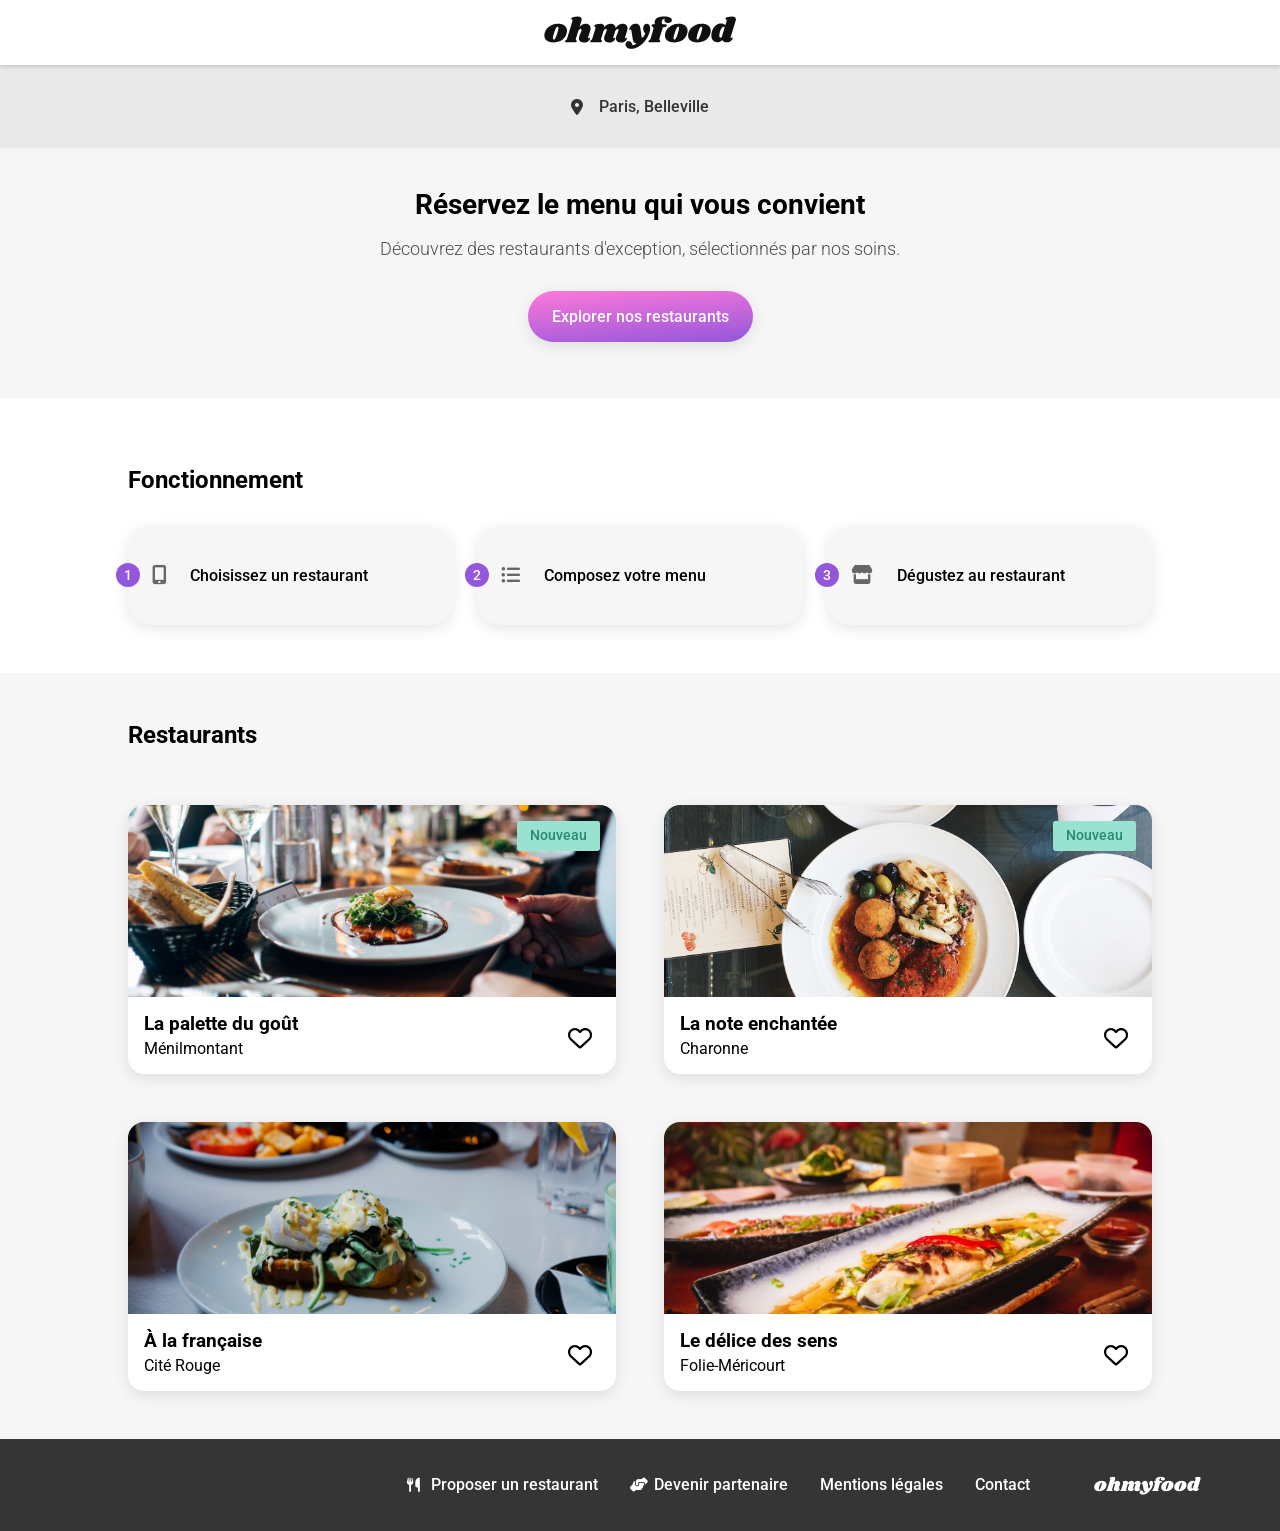
==== index.html @ d15fc70c "Add files via upload" ====
<!doctype html>
<html lang="fr">
  <head>
    <meta charset="UTF-8" />
    <meta name="viewport" content="width=device-width, initial-scale=1.0" />
    <title>Ohmyfood - Réservez le menu qui vous convient</title>

    <link rel="preconnect" href="https://fonts.googleapis.com" />
    <link rel="preconnect" href="https://fonts.gstatic.com" crossorigin />
    <link
      href="https://fonts.googleapis.com/css2?family=Roboto:wght@300;400;500;700&family=Shrikhand&display=swap"
      rel="stylesheet"
    />

    <link
      rel="stylesheet"
      href="https://cdnjs.cloudflare.com/ajax/libs/font-awesome/6.4.0/css/all.min.css"
      integrity="sha512-iecdLmaskl7CVkqkXNQ/ZH/XLlvWZOJyj7Yy7tcenmpD1ypASozpmT/E0iPtmFIB46ZmdtAc9eNBvH0H/ZpiBw=="
      crossorigin="anonymous"
      referrerpolicy="no-referrer"
    />

    <link rel="stylesheet" href="./model/css/import.css" />
  </head>
  <body>
    <!-- Loader -->
    <div class="loader">
      <div class="loader__ring"></div>
      <img
        class="loader__logo"
        src="./model/img/logo/ohmyfood@2x.svg"
        alt="Chargement Ohmyfood"
      />
    </div>

    <header>
      <img src="./model/img/logo/ohmyfood@2x.svg" alt="Logo Ohmyfood" />
    </header>

    <main>
      <section class="location">
        <i class="fa-solid fa-location-dot"></i>
        <p>Paris, Belleville</p>
      </section>

      <section class="hero">
        <h1>Réservez le menu qui vous convient</h1>
        <p>
          Découvrez des restaurants d'exception, sélectionnés par nos soins.
        </p>
        <a href="#restaurants" class="btn">Explorer nos restaurants</a>
      </section>

      <section class="functioning">
        <h2>Fonctionnement</h2>
        <ol>
          <li>
            <i class="fa-solid fa-mobile-screen-button"></i>
            <p>Choisissez un restaurant</p>
          </li>
          <li>
            <i class="fa-solid fa-list-ul"></i>
            <p>Composez votre menu</p>
          </li>
          <li>
            <i class="fa-solid fa-store"></i>
            <p>Dégustez au restaurant</p>
          </li>
        </ol>
      </section>

      <section class="restaurants" id="restaurants">
        <h2>Restaurants</h2>

        <article class="card">
          <a href="./pages/laPaletteDuGout.html">
            <figure>
              <span class="badge-new">Nouveau</span>
              <img
                src="./model/img/restaurants/jay-wennington.jpg"
                alt="Plat du restaurant La palette du goût"
              />
              <figcaption>
                <h3>La palette du goût</h3>
                <p>Ménilmontant</p>
              </figcaption>
            </figure>
          </a>
          <button class="btn-heart" aria-label="Ajouter aux favoris">
            <i class="fa-regular fa-heart heart-empty"></i>
            <i class="fa-solid fa-heart heart-filled"></i>
          </button>
        </article>

        <article class="card">
          <a href="./pages/laNoteEnchantee.html">
            <figure>
              <span class="badge-new">Nouveau</span>
              <img
                src="./model/img/restaurants/stil.jpg"
                alt="Plat du restaurant La note enchantée"
              />
              <figcaption>
                <h3>La note enchantée</h3>
                <p>Charonne</p>
              </figcaption>
            </figure>
          </a>
          <button class="btn-heart" aria-label="Ajouter aux favoris">
            <i class="fa-regular fa-heart heart-empty"></i>
            <i class="fa-solid fa-heart heart-filled"></i>
          </button>
        </article>

        <article class="card">
          <a href="./pages/aLaFrancaise.html">
            <figure>
              <img
                src="./model/img/restaurants/toa-heftiba.jpg"
                alt="Plat du restaurant À la française"
              />
              <figcaption>
                <h3>À la française</h3>
                <p>Cité Rouge</p>
              </figcaption>
            </figure>
          </a>
          <button class="btn-heart" aria-label="Ajouter aux favoris">
            <i class="fa-regular fa-heart heart-empty"></i>
            <i class="fa-solid fa-heart heart-filled"></i>
          </button>
        </article>

        <article class="card">
          <a href="./pages/leDelicesDesSens.html">
            <figure>
              <img
                src="./model/img/restaurants/louis-hansel.jpg"
                alt="Plat du restaurant Le délice des sens"
              />
              <figcaption>
                <h3>Le délice des sens</h3>
                <p>Folie-Méricourt</p>
              </figcaption>
            </figure>
          </a>
          <button class="btn-heart" aria-label="Ajouter aux favoris">
            <i class="fa-regular fa-heart heart-empty"></i>
            <i class="fa-solid fa-heart heart-filled"></i>
          </button>
        </article>
      </section>
    </main>

    <footer>
      <h2>ohmyfood</h2>
      <ul>
        <li>
          <a href="#">
            <i class="fa-solid fa-utensils"></i>
            Proposer un restaurant
          </a>
        </li>
        <li>
          <a href="#">
            <i class="fa-solid fa-handshake-angle"></i>
            Devenir partenaire
          </a>
        </li>
        <li><a href="#">Mentions légales</a></li>
        <li><a href="mailto:contact@ohmyfood.fr">Contact</a></li>
      </ul>
    </footer>
  </body>
</html>
---- model/css/import.css ----
.menu-order, .menu-item__check, .header-menu, .functioning li::before, .location, .step-list li::before, .btn, header {
  display: flex;
  justify-content: center;
  align-items: center;
}

.menu-item, .card, .functioning li, .step-list li, .btn {
  box-shadow: 0px 4px 15px rgba(0, 0, 0, 0.1);
  transition: box-shadow 0.3s ease-in-out;
}
.menu-item:hover, .card:hover, .functioning li:hover, .step-list li:hover, .btn:hover {
  box-shadow: 0px 4px 15px rgba(0, 0, 0, 0.2);
}

.btn {
  background: linear-gradient(175deg, #FF79DA 0%, #9356DC 100%);
}

*, *::before, *::after {
  box-sizing: border-box;
}

body {
  margin: 0;
  padding: 0;
  font-family: "Roboto", sans-serif;
  background-color: #ffffff;
  color: #000000;
}

a {
  text-decoration: none;
  color: inherit;
}

ul, ol {
  list-style-type: none;
  padding: 0;
  margin: 0;
}

img {
  max-width: 100%;
  height: auto;
}

header {
  padding: 1rem 0;
  background-color: #ffffff;
  position: relative;
  box-shadow: 0 2px 4px rgba(0, 0, 0, 0.15);
  z-index: 10;
}
header img {
  width: 12rem;
  height: auto;
}

footer {
  background-color: #353535;
  color: #ffffff;
  padding: 1.5rem 1.5rem 2rem 1.5rem;
}
footer h2 {
  font-family: "Shrikhand", serif;
  font-size: 1.2rem;
  font-weight: 400;
  margin: 0 0 1rem 0;
}
footer ul {
  display: flex;
  flex-direction: column;
  gap: 0.5rem;
}
@media (min-width: 1024px) {
  footer ul {
    flex-direction: row;
    justify-content: flex-end;
    align-items: center;
    gap: 2rem;
  }
}
footer li a {
  display: flex;
  align-items: center;
  gap: 0.5rem;
  font-weight: 500;
  transition: color 0.3s ease;
}
footer li a:hover {
  color: #99E2D0;
}
footer li a i {
  width: 1rem;
  font-size: 0.9rem;
}
@media (min-width: 1024px) {
  footer {
    display: flex;
    flex-direction: row-reverse;
    align-items: center;
    padding: 2rem 5rem;
    gap: 4rem;
  }
  footer h2 {
    margin: 0;
  }
}

.btn {
  display: inline-block;
  color: #ffffff;
  border-radius: 2rem;
  padding: 1rem 1.5rem;
  font-weight: 500;
  border: none;
  cursor: pointer;
  transition: all 0.3s ease-in-out;
  opacity: 1;
}
.btn:hover {
  opacity: 0.85;
  box-shadow: 0px 6px 20px rgba(0, 0, 0, 0.3);
}

.btn-heart {
  background: transparent;
  border: none;
  font-size: 1.5rem;
  cursor: pointer;
  position: relative;
  padding: 0;
  display: flex;
  align-items: center;
  justify-content: center;
}
.btn-heart .heart-empty {
  color: #000000;
  transition: opacity 0.3s ease-in-out;
  opacity: 1;
}
.btn-heart .heart-filled {
  position: absolute;
  color: #9356DC;
  transition: transform 0.3s ease-in-out, opacity 0.3s ease-in-out;
  transform: scale(0);
  opacity: 0;
}
.btn-heart:hover .heart-empty {
  opacity: 0;
}
.btn-heart:hover .heart-filled {
  transform: scale(1);
  opacity: 1;
}

.step-list {
  display: flex;
  flex-direction: column;
  gap: 1.5rem;
  counter-reset: steps;
}
@media (min-width: 1024px) {
  .step-list {
    flex-direction: row;
  }
}
.step-list li {
  background-color: #f6f6f6;
  padding: 1.5rem;
  border-radius: 1.5rem;
  display: flex;
  align-items: center;
  position: relative;
  gap: 1.5rem;
  font-weight: 500;
}
@media (min-width: 1024px) {
  .step-list li {
    flex: 1;
  }
}
.step-list li::before {
  counter-increment: steps;
  content: counter(steps);
  width: 1.5rem;
  height: 1.5rem;
  background-color: #9356DC;
  color: #ffffff;
  border-radius: 50%;
  position: absolute;
  left: -0.75rem;
  font-size: 0.9rem;
}
.step-list li i {
  color: #666666;
  font-size: 1.2rem;
}
.step-list li:hover i {
  color: #9356DC;
}

.loader {
  position: fixed;
  inset: 0;
  background-color: #ffffff;
  z-index: 9999;
  display: flex;
  justify-content: center;
  align-items: center;
  animation: loaderFade 3s forwards;
}
.loader__ring {
  position: absolute;
  width: 10rem;
  height: 10rem;
  border: 0.5rem solid transparent;
  border-top-color: #9356DC;
  border-right-color: #FF79DA;
  border-bottom-color: #99E2D0;
  border-radius: 50%;
  animation: ringSpin 3s forwards;
}
.loader__logo {
  width: 7rem;
  animation: logoSpin 3s forwards;
}

@keyframes loaderFade {
  0%, 80% {
    opacity: 1;
    visibility: visible;
  }
  100% {
    opacity: 0;
    visibility: hidden;
    pointer-events: none;
  }
}
@keyframes ringSpin {
  0% {
    transform: rotate(0deg) scale(1);
    opacity: 1;
  }
  80% {
    transform: rotate(720deg) scale(1);
    opacity: 1;
  }
  100% {
    transform: rotate(720deg) scale(4);
    opacity: 0;
    visibility: hidden;
  }
}
@keyframes logoSpin {
  0% {
    transform: rotate(0deg) scale(1);
    opacity: 1;
  }
  80% {
    transform: rotate(360deg) scale(1);
    opacity: 1;
  }
  100% {
    transform: rotate(360deg) scale(4);
    opacity: 0;
    visibility: hidden;
  }
}
.location {
  background-color: rgb(233.25, 233.25, 233.25);
  padding: 1rem;
  gap: 1rem;
  font-weight: 500;
  color: #333333;
}

.hero {
  background-color: #f6f6f6;
  text-align: center;
  padding: 2.5rem 1.5rem 3.5rem 1.5rem;
  position: relative;
}
.hero h1 {
  font-size: 1.75rem;
  font-weight: 700;
  margin-top: 0;
  margin-bottom: 1rem;
}
.hero p {
  font-size: 1.1rem;
  font-weight: 300;
  margin-bottom: 2rem;
  color: rgb(76.5, 76.5, 76.5);
}

.functioning {
  padding: 3rem 1.5rem;
}
@media (min-width: 1024px) {
  .functioning {
    padding: 3rem 10%;
  }
}
.functioning h2 {
  margin-bottom: 2rem;
}
.functioning ol {
  display: flex;
  flex-direction: column;
  gap: 1.5rem;
  counter-reset: steps;
}
@media (min-width: 1024px) {
  .functioning ol {
    flex-direction: row;
  }
}
.functioning li {
  background-color: #f6f6f6;
  padding: 1.5rem;
  border-radius: 1.5rem;
  display: flex;
  align-items: center;
  position: relative;
  gap: 1.5rem;
  font-weight: 500;
}
@media (min-width: 1024px) {
  .functioning li {
    flex: 1;
  }
}
.functioning li::before {
  counter-increment: steps;
  content: counter(steps);
  width: 1.5rem;
  height: 1.5rem;
  background-color: #9356DC;
  color: #ffffff;
  border-radius: 50%;
  position: absolute;
  left: -0.75rem;
  font-size: 0.9rem;
}
.functioning li i {
  color: #666666;
  font-size: 1.2rem;
}
.functioning li:hover i {
  color: #9356DC;
}

.restaurants {
  background-color: #f6f6f6;
  padding: 3rem 1.5rem;
  display: grid;
  grid-template-columns: 1fr;
  gap: 1.5rem;
}
@media (min-width: 1024px) {
  .restaurants {
    padding: 3rem 10%;
    grid-template-columns: repeat(2, 1fr);
    -moz-column-gap: 3rem;
         column-gap: 3rem;
    row-gap: 3rem;
  }
}
.restaurants h2 {
  grid-column: 1/-1;
  margin-top: 0;
  margin-bottom: 0.5rem;
}

.card {
  background-color: #ffffff;
  border-radius: 1rem;
  position: relative;
}
.card a {
  display: block;
  width: 100%;
  height: 100%;
}
.card figure {
  margin: 0;
  display: flex;
  flex-direction: column;
}
.card img {
  width: 100%;
  height: 12rem;
  -o-object-fit: cover;
     object-fit: cover;
  border-radius: 1rem 1rem 0 0;
}
.card figcaption {
  padding: 1rem;
  position: relative;
}
.card h3 {
  margin: 0 0 0.25rem 0;
}
.card p {
  margin: 0;
}
.card .badge-new {
  position: absolute;
  top: 1rem;
  right: 1rem;
  background-color: #99E2D0;
  color: rgb(38.7404580153, 136.2595419847, 112.213740458);
  padding: 0.4rem 0.8rem;
  border-radius: 0.15rem;
  font-weight: 500;
  font-size: 0.9rem;
  z-index: 2;
}
.card .btn-heart {
  position: absolute;
  bottom: 1.5rem;
  right: 1.5rem;
}

.header-menu {
  position: relative;
}
.header-menu__back {
  position: absolute;
  left: 1.5rem;
  font-size: 1.2rem;
  color: #000000;
}
.header-menu__back:hover {
  color: #9356DC;
}

.hero-img {
  width: 100%;
  height: 17rem;
  -o-object-fit: cover;
     object-fit: cover;
}

.menu-wrapper {
  background-color: #f6f6f6;
  border-radius: 2.5rem 2.5rem 0 0;
  margin-top: -3.5rem;
  position: relative;
  padding: 2rem 1rem 5rem 1rem;
}
@media (min-width: 1024px) {
  .menu-wrapper {
    margin-left: 15%;
    margin-right: 15%;
    padding: 3rem 5rem 5rem 5rem;
  }
}

.menu-header {
  display: flex;
  justify-content: center;
  align-items: center;
  gap: 1.5rem;
  margin-bottom: 2rem;
}
.menu-header h1 {
  font-family: "Shrikhand", serif;
  font-size: 1.8rem;
  margin: 0;
}
.menu-header .btn-heart {
  position: static;
  font-size: 1.5rem;
}

.menu-category {
  margin-bottom: 2.5rem;
}
.menu-category h2 {
  font-weight: 300;
  font-size: 1rem;
  text-transform: uppercase;
  margin-bottom: 0.25rem;
}
.menu-category__line {
  width: 2.5rem;
  height: 0.2rem;
  background-color: #99E2D0;
  border: none;
  margin: 0 0 1rem 0;
}

.menu-item {
  background-color: #ffffff;
  border-radius: 1rem;
  display: flex;
  overflow: hidden;
  margin-bottom: 1rem;
  cursor: pointer;
  animation: slideUpFade 0.6s ease-out both;
}
.menu-item__text {
  padding: 1rem;
  flex: 1;
  overflow: hidden;
  display: flex;
  flex-direction: column;
  justify-content: center;
  align-items: flex-start;
  text-align: left;
}
.menu-item__text h3, .menu-item__text p {
  margin: 0;
  width: 100%;
  white-space: nowrap;
  overflow: hidden;
  text-overflow: ellipsis;
}
.menu-item__text h3 {
  font-size: 1.1rem;
  margin-bottom: 0.3rem;
}
.menu-item__text p {
  font-size: 0.9rem;
  font-weight: 300;
}
.menu-item__price {
  font-weight: 700;
  display: flex;
  align-items: flex-end;
  padding: 1rem;
  border: none;
}
.menu-item__check {
  background-color: #99E2D0;
  color: white;
  width: 4rem;
  font-size: 1.5rem;
  margin-right: -4rem;
  transition: margin-right 0.4s ease-in-out;
}
.menu-item__check i {
  transition: transform 0.4s ease-in-out;
}
.menu-item:hover .menu-item__check {
  margin-right: 0;
}
.menu-item:hover .menu-item__check i {
  transform: rotate(360deg);
}

.menu-order {
  margin-top: 3rem;
}
.menu-order .btn {
  padding: 1rem 3.5rem;
  font-size: 1rem;
}

@keyframes slideUpFade {
  0% {
    opacity: 0;
    transform: translateY(20px);
  }
  100% {
    opacity: 1;
    transform: translateY(0);
  }
}
section.menu-category:nth-of-type(2) .menu-item:nth-of-type(1) {
  animation-delay: 0.1s;
}
section.menu-category:nth-of-type(2) .menu-item:nth-of-type(2) {
  animation-delay: 0.2s;
}
section.menu-category:nth-of-type(2) .menu-item:nth-of-type(3) {
  animation-delay: 0.3s;
}
section.menu-category:nth-of-type(2) .menu-item:nth-of-type(4) {
  animation-delay: 0.4s;
}
section.menu-category:nth-of-type(2) .menu-item:nth-of-type(5) {
  animation-delay: 0.5s;
}

section.menu-category:nth-of-type(3) .menu-item:nth-of-type(1) {
  animation-delay: 0.5s;
}
section.menu-category:nth-of-type(3) .menu-item:nth-of-type(2) {
  animation-delay: 0.6s;
}
section.menu-category:nth-of-type(3) .menu-item:nth-of-type(3) {
  animation-delay: 0.7s;
}
section.menu-category:nth-of-type(3) .menu-item:nth-of-type(4) {
  animation-delay: 0.8s;
}
section.menu-category:nth-of-type(3) .menu-item:nth-of-type(5) {
  animation-delay: 0.9s;
}

section.menu-category:nth-of-type(4) .menu-item:nth-of-type(1) {
  animation-delay: 0.9s;
}
section.menu-category:nth-of-type(4) .menu-item:nth-of-type(2) {
  animation-delay: 1s;
}
section.menu-category:nth-of-type(4) .menu-item:nth-of-type(3) {
  animation-delay: 1.1s;
}
section.menu-category:nth-of-type(4) .menu-item:nth-of-type(4) {
  animation-delay: 1.2s;
}
section.menu-category:nth-of-type(4) .menu-item:nth-of-type(5) {
  animation-delay: 1.3s;
}/*# sourceMappingURL=import.css.map */
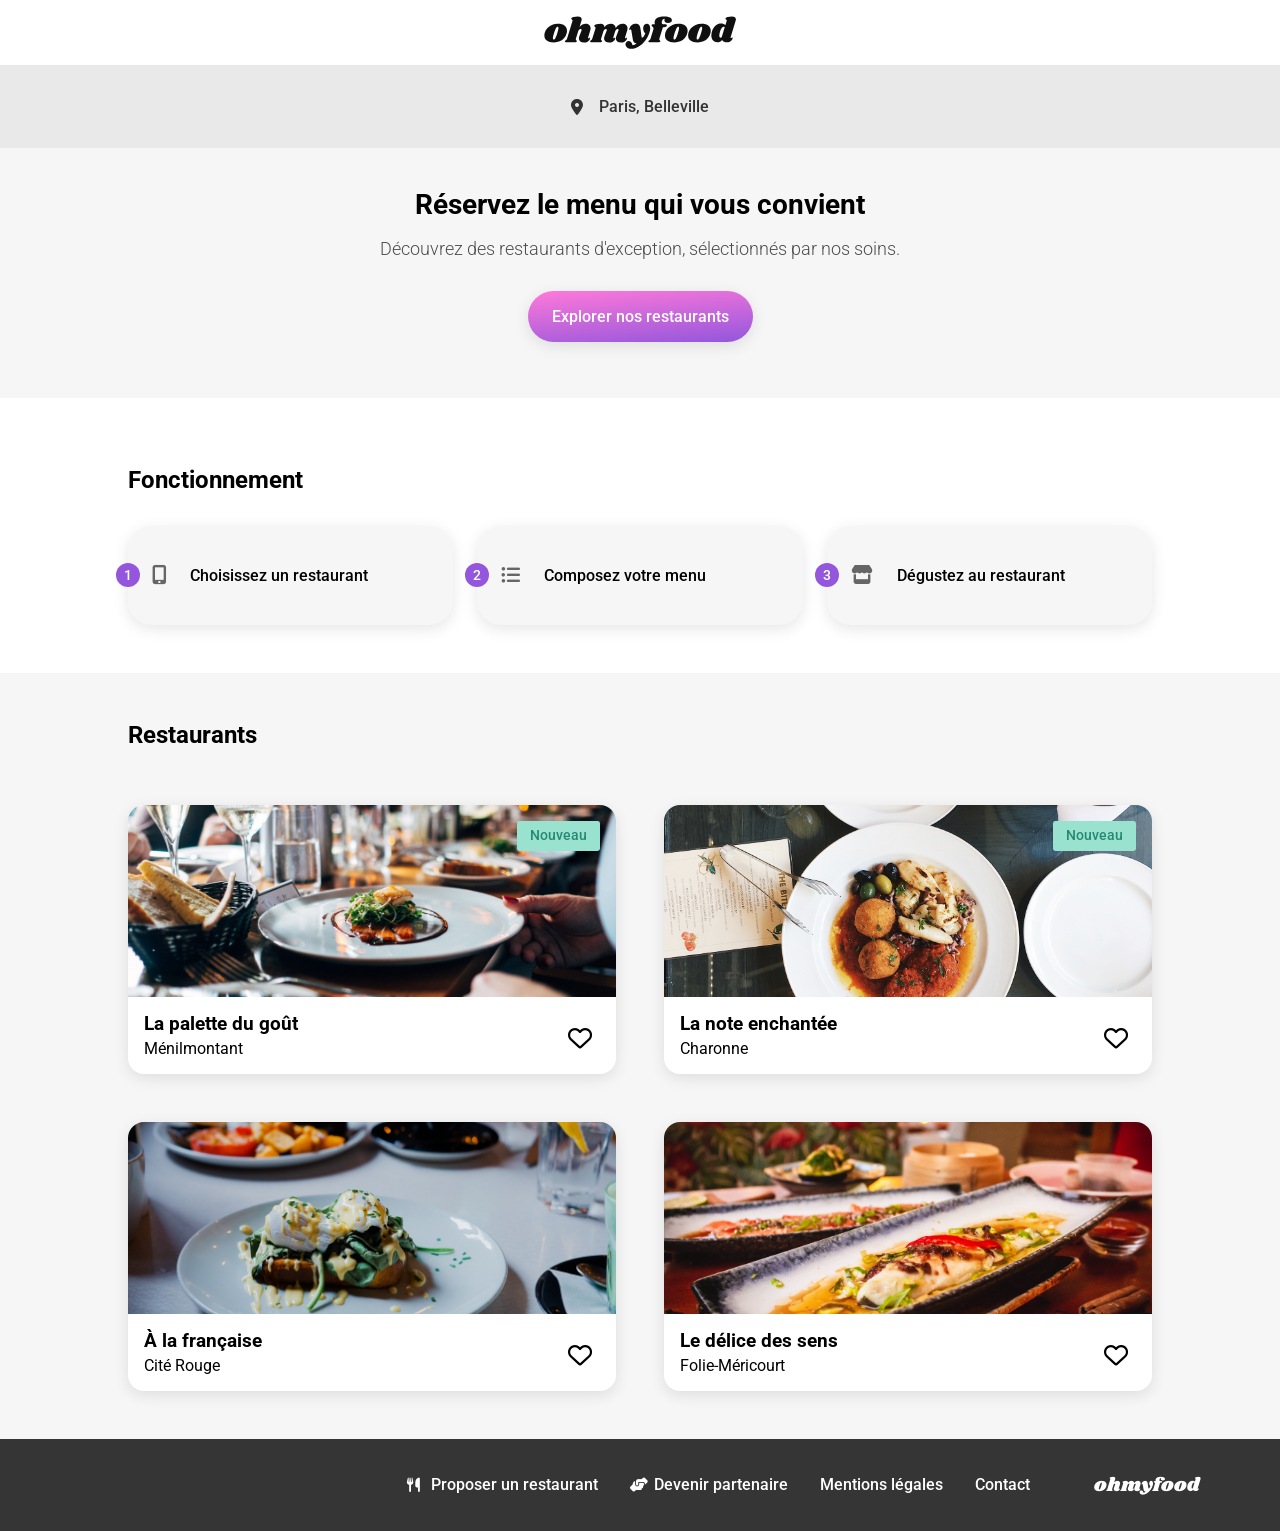
==== commit 6b2ee32d: "Mon premier envoi depuis Git Bash" ====
--- a/index.html
+++ b/index.html
@@ -1,175 +1,166 @@
-<!doctype html>
-<html lang="fr">
-  <head>
-    <meta charset="UTF-8" />
-    <meta name="viewport" content="width=device-width, initial-scale=1.0" />
-    <title>Ohmyfood - Réservez le menu qui vous convient</title>
-
-    <link rel="preconnect" href="https://fonts.googleapis.com" />
-    <link rel="preconnect" href="https://fonts.gstatic.com" crossorigin />
-    <link
-      href="https://fonts.googleapis.com/css2?family=Roboto:wght@300;400;500;700&family=Shrikhand&display=swap"
-      rel="stylesheet"
-    />
-
-    <link
-      rel="stylesheet"
-      href="https://cdnjs.cloudflare.com/ajax/libs/font-awesome/6.4.0/css/all.min.css"
-      integrity="sha512-iecdLmaskl7CVkqkXNQ/ZH/XLlvWZOJyj7Yy7tcenmpD1ypASozpmT/E0iPtmFIB46ZmdtAc9eNBvH0H/ZpiBw=="
-      crossorigin="anonymous"
-      referrerpolicy="no-referrer"
-    />
-
-    <link rel="stylesheet" href="./model/css/import.css" />
-  </head>
-  <body>
-    <!-- Loader -->
-    <div class="loader">
-      <div class="loader__ring"></div>
-      <img
-        class="loader__logo"
-        src="./model/img/logo/ohmyfood@2x.svg"
-        alt="Chargement Ohmyfood"
-      />
-    </div>
-
-    <header>
-      <img src="./model/img/logo/ohmyfood@2x.svg" alt="Logo Ohmyfood" />
-    </header>
-
-    <main>
-      <section class="location">
-        <i class="fa-solid fa-location-dot"></i>
-        <p>Paris, Belleville</p>
-      </section>
-
-      <section class="hero">
-        <h1>Réservez le menu qui vous convient</h1>
-        <p>
-          Découvrez des restaurants d'exception, sélectionnés par nos soins.
-        </p>
-        <a href="#restaurants" class="btn">Explorer nos restaurants</a>
-      </section>
-
-      <section class="functioning">
-        <h2>Fonctionnement</h2>
-        <ol>
-          <li>
-            <i class="fa-solid fa-mobile-screen-button"></i>
-            <p>Choisissez un restaurant</p>
-          </li>
-          <li>
-            <i class="fa-solid fa-list-ul"></i>
-            <p>Composez votre menu</p>
-          </li>
-          <li>
-            <i class="fa-solid fa-store"></i>
-            <p>Dégustez au restaurant</p>
-          </li>
-        </ol>
-      </section>
-
-      <section class="restaurants" id="restaurants">
-        <h2>Restaurants</h2>
-
-        <article class="card">
-          <a href="./pages/laPaletteDuGout.html">
-            <figure>
-              <span class="badge-new">Nouveau</span>
-              <img
-                src="./model/img/restaurants/jay-wennington.jpg"
-                alt="Plat du restaurant La palette du goût"
-              />
-              <figcaption>
-                <h3>La palette du goût</h3>
-                <p>Ménilmontant</p>
-              </figcaption>
-            </figure>
-          </a>
-          <button class="btn-heart" aria-label="Ajouter aux favoris">
-            <i class="fa-regular fa-heart heart-empty"></i>
-            <i class="fa-solid fa-heart heart-filled"></i>
-          </button>
-        </article>
-
-        <article class="card">
-          <a href="./pages/laNoteEnchantee.html">
-            <figure>
-              <span class="badge-new">Nouveau</span>
-              <img
-                src="./model/img/restaurants/stil.jpg"
-                alt="Plat du restaurant La note enchantée"
-              />
-              <figcaption>
-                <h3>La note enchantée</h3>
-                <p>Charonne</p>
-              </figcaption>
-            </figure>
-          </a>
-          <button class="btn-heart" aria-label="Ajouter aux favoris">
-            <i class="fa-regular fa-heart heart-empty"></i>
-            <i class="fa-solid fa-heart heart-filled"></i>
-          </button>
-        </article>
-
-        <article class="card">
-          <a href="./pages/aLaFrancaise.html">
-            <figure>
-              <img
-                src="./model/img/restaurants/toa-heftiba.jpg"
-                alt="Plat du restaurant À la française"
-              />
-              <figcaption>
-                <h3>À la française</h3>
-                <p>Cité Rouge</p>
-              </figcaption>
-            </figure>
-          </a>
-          <button class="btn-heart" aria-label="Ajouter aux favoris">
-            <i class="fa-regular fa-heart heart-empty"></i>
-            <i class="fa-solid fa-heart heart-filled"></i>
-          </button>
-        </article>
-
-        <article class="card">
-          <a href="./pages/leDelicesDesSens.html">
-            <figure>
-              <img
-                src="./model/img/restaurants/louis-hansel.jpg"
-                alt="Plat du restaurant Le délice des sens"
-              />
-              <figcaption>
-                <h3>Le délice des sens</h3>
-                <p>Folie-Méricourt</p>
-              </figcaption>
-            </figure>
-          </a>
-          <button class="btn-heart" aria-label="Ajouter aux favoris">
-            <i class="fa-regular fa-heart heart-empty"></i>
-            <i class="fa-solid fa-heart heart-filled"></i>
-          </button>
-        </article>
-      </section>
-    </main>
-
-    <footer>
-      <h2>ohmyfood</h2>
-      <ul>
-        <li>
-          <a href="#">
-            <i class="fa-solid fa-utensils"></i>
-            Proposer un restaurant
-          </a>
-        </li>
-        <li>
-          <a href="#">
-            <i class="fa-solid fa-handshake-angle"></i>
-            Devenir partenaire
-          </a>
-        </li>
-        <li><a href="#">Mentions légales</a></li>
-        <li><a href="mailto:contact@ohmyfood.fr">Contact</a></li>
-      </ul>
-    </footer>
-  </body>
-</html>
+<!doctype html>
+<html lang="fr">
+  <head>
+    <meta charset="UTF-8" />
+    <meta name="viewport" content="width=device-width, initial-scale=1.0" />
+    <title>Ohmyfood - Réservez le menu qui vous convient</title>
+
+    <link rel="preconnect" href="https://fonts.googleapis.com" />
+    <link rel="preconnect" href="https://fonts.gstatic.com" crossorigin />
+    <link
+      href="https://fonts.googleapis.com/css2?family=Roboto:wght@300;400;500;700&family=Shrikhand&display=swap"
+      rel="stylesheet"
+    />
+
+    <link
+      rel="stylesheet"
+      href="https://cdnjs.cloudflare.com/ajax/libs/font-awesome/6.4.0/css/all.min.css"
+      integrity="sha512-iecdLmaskl7CVkqkXNQ/ZH/XLlvWZOJyj7Yy7tcenmpD1ypASozpmT/E0iPtmFIB46ZmdtAc9eNBvH0H/ZpiBw=="
+      crossorigin="anonymous"
+      referrerpolicy="no-referrer"
+    />
+
+    <link rel="stylesheet" href="./model/css/import.css" />
+  </head>
+  <body>
+    <div class="loader">
+      <div class="loader__ring"></div>
+      <img
+        class="loader__logo"
+        src="./model/img/logo/ohmyfood@2x.svg"
+        alt="Chargement Ohmyfood"
+      />
+    </div>
+
+    <header>
+      <img src="./model/img/logo/ohmyfood@2x.svg" alt="Logo Ohmyfood" />
+    </header>
+
+    <main>
+      <section class="location">
+        <i class="fa-solid fa-location-dot"></i>
+        <p>Paris, Belleville</p>
+      </section>
+
+      <section class="hero">
+        <h1>Réservez le menu qui vous convient</h1>
+        <p>
+          Découvrez des restaurants d'exception, sélectionnés par nos soins.
+        </p>
+        <a href="#restaurants" class="btn">Explorer nos restaurants</a>
+      </section>
+
+      <section class="functioning">
+        <h2>Fonctionnement</h2>
+        <ol>
+          <li>
+            <i class="fa-solid fa-mobile-screen-button"></i>
+            <p>Choisissez un restaurant</p>
+          </li>
+          <li>
+            <i class="fa-solid fa-list-ul"></i>
+            <p>Composez votre menu</p>
+          </li>
+          <li>
+            <i class="fa-solid fa-store"></i>
+            <p>Dégustez au restaurant</p>
+          </li>
+        </ol>
+      </section>
+
+      <section class="restaurants" id="restaurants">
+        <h2>Restaurants</h2>
+
+        <article class="card">
+          <a href="./pages/laPaletteDuGout.html">
+            <span class="badge-new">Nouveau</span>
+            <img
+              src="./model/img/restaurants/jay-wennington.jpg"
+              alt="Plat du restaurant La palette du goût"
+            />
+            <section class="card__content">
+              <h3>La palette du goût</h3>
+              <p>Ménilmontant</p>
+            </section>
+          </a>
+          <button class="btn-heart" aria-label="Ajouter aux favoris">
+            <i class="fa-regular fa-heart heart-empty"></i>
+            <i class="fa-solid fa-heart heart-filled"></i>
+          </button>
+        </article>
+
+        <article class="card">
+          <a href="./pages/laNoteEnchantee.html">
+            <span class="badge-new">Nouveau</span>
+            <img
+              src="./model/img/restaurants/stil.jpg"
+              alt="Plat du restaurant La note enchantée"
+            />
+            <section class="card__content">
+              <h3>La note enchantée</h3>
+              <p>Charonne</p>
+            </section>
+          </a>
+          <button class="btn-heart" aria-label="Ajouter aux favoris">
+            <i class="fa-regular fa-heart heart-empty"></i>
+            <i class="fa-solid fa-heart heart-filled"></i>
+          </button>
+        </article>
+
+        <article class="card">
+          <a href="./pages/aLaFrancaise.html">
+            <img
+              src="./model/img/restaurants/toa-heftiba.jpg"
+              alt="Plat du restaurant À la française"
+            />
+            <section class="card__content">
+              <h3>À la française</h3>
+              <p>Cité Rouge</p>
+            </section>
+          </a>
+          <button class="btn-heart" aria-label="Ajouter aux favoris">
+            <i class="fa-regular fa-heart heart-empty"></i>
+            <i class="fa-solid fa-heart heart-filled"></i>
+          </button>
+        </article>
+
+        <article class="card">
+          <a href="./pages/leDelicesDesSens.html">
+            <img
+              src="./model/img/restaurants/louis-hansel.jpg"
+              alt="Plat du restaurant Le délice des sens"
+            />
+            <section class="card__content">
+              <h3>Le délice des sens</h3>
+              <p>Folie-Méricourt</p>
+            </section>
+          </a>
+          <button class="btn-heart" aria-label="Ajouter aux favoris">
+            <i class="fa-regular fa-heart heart-empty"></i>
+            <i class="fa-solid fa-heart heart-filled"></i>
+          </button>
+        </article>
+      </section>
+    </main>
+
+    <footer>
+      <h2>ohmyfood</h2>
+      <ul>
+        <li>
+          <a href="#">
+            <i class="fa-solid fa-utensils"></i>
+            Proposer un restaurant
+          </a>
+        </li>
+        <li>
+          <a href="#">
+            <i class="fa-solid fa-handshake-angle"></i>
+            Devenir partenaire
+          </a>
+        </li>
+        <li><a href="#">Mentions légales</a></li>
+        <li><a href="mailto:contact@ohmyfood.fr">Contact</a></li>
+      </ul>
+    </footer>
+  </body>
+</html>
--- a/model/css/import.css
+++ b/model/css/import.css
@@ -1,3 +1,54 @@
+@keyframes slideUpFade {
+  0% {
+    opacity: 0;
+    transform: translateY(1.25rem);
+  }
+  100% {
+    opacity: 1;
+    transform: translateY(0);
+  }
+}
+@keyframes loaderFade {
+  0%, 80% {
+    opacity: 1;
+    visibility: visible;
+  }
+  100% {
+    opacity: 0;
+    visibility: hidden;
+    pointer-events: none;
+  }
+}
+@keyframes ringSpin {
+  0% {
+    transform: rotate(0deg) scale(1);
+    opacity: 1;
+  }
+  80% {
+    transform: rotate(720deg) scale(1);
+    opacity: 1;
+  }
+  100% {
+    transform: rotate(720deg) scale(4);
+    opacity: 0;
+    visibility: hidden;
+  }
+}
+@keyframes logoSpin {
+  0% {
+    transform: rotate(0deg) scale(1);
+    opacity: 1;
+  }
+  80% {
+    transform: rotate(360deg) scale(1);
+    opacity: 1;
+  }
+  100% {
+    transform: rotate(360deg) scale(4);
+    opacity: 0;
+    visibility: hidden;
+  }
+}
 .menu-order, .menu-item__check, .header-menu, .functioning li::before, .location, .step-list li::before, .btn, header {
   display: flex;
   justify-content: center;
@@ -14,6 +65,12 @@
 
 .btn {
   background: linear-gradient(175deg, #FF79DA 0%, #9356DC 100%);
+}
+
+.menu-item__text h3, .menu-item__text p {
+  white-space: nowrap;
+  overflow: hidden;
+  text-overflow: ellipsis;
 }
 
 *, *::before, *::after {
@@ -48,7 +105,6 @@
   padding: 1rem 0;
   background-color: #ffffff;
   position: relative;
-  box-shadow: 0 2px 4px rgba(0, 0, 0, 0.15);
   z-index: 10;
 }
 header img {
@@ -226,47 +282,6 @@
   animation: logoSpin 3s forwards;
 }
 
-@keyframes loaderFade {
-  0%, 80% {
-    opacity: 1;
-    visibility: visible;
-  }
-  100% {
-    opacity: 0;
-    visibility: hidden;
-    pointer-events: none;
-  }
-}
-@keyframes ringSpin {
-  0% {
-    transform: rotate(0deg) scale(1);
-    opacity: 1;
-  }
-  80% {
-    transform: rotate(720deg) scale(1);
-    opacity: 1;
-  }
-  100% {
-    transform: rotate(720deg) scale(4);
-    opacity: 0;
-    visibility: hidden;
-  }
-}
-@keyframes logoSpin {
-  0% {
-    transform: rotate(0deg) scale(1);
-    opacity: 1;
-  }
-  80% {
-    transform: rotate(360deg) scale(1);
-    opacity: 1;
-  }
-  100% {
-    transform: rotate(360deg) scale(4);
-    opacity: 0;
-    visibility: hidden;
-  }
-}
 .location {
   background-color: rgb(233.25, 233.25, 233.25);
   padding: 1rem;
@@ -382,11 +397,8 @@
   display: block;
   width: 100%;
   height: 100%;
-}
-.card figure {
-  margin: 0;
-  display: flex;
-  flex-direction: column;
+  color: inherit;
+  text-decoration: none;
 }
 .card img {
   width: 100%;
@@ -394,15 +406,16 @@
   -o-object-fit: cover;
      object-fit: cover;
   border-radius: 1rem 1rem 0 0;
-}
-.card figcaption {
+  display: block;
+}
+.card__content {
   padding: 1rem;
   position: relative;
 }
-.card h3 {
+.card__content h3 {
   margin: 0 0 0.25rem 0;
 }
-.card p {
+.card__content p {
   margin: 0;
 }
 .card .badge-new {
@@ -514,9 +527,6 @@
 .menu-item__text h3, .menu-item__text p {
   margin: 0;
   width: 100%;
-  white-space: nowrap;
-  overflow: hidden;
-  text-overflow: ellipsis;
 }
 .menu-item__text h3 {
   font-size: 1.1rem;
@@ -543,12 +553,61 @@
 }
 .menu-item__check i {
   transition: transform 0.4s ease-in-out;
+  transform: rotate(0deg);
 }
 .menu-item:hover .menu-item__check {
   margin-right: 0;
 }
 .menu-item:hover .menu-item__check i {
-  transform: rotate(360deg);
+  transform: rotate(-360deg);
+}
+
+section.menu-category:nth-of-type(2) .menu-item:nth-of-type(1) {
+  animation-delay: 0.1s;
+}
+section.menu-category:nth-of-type(2) .menu-item:nth-of-type(2) {
+  animation-delay: 0.2s;
+}
+section.menu-category:nth-of-type(2) .menu-item:nth-of-type(3) {
+  animation-delay: 0.3s;
+}
+section.menu-category:nth-of-type(2) .menu-item:nth-of-type(4) {
+  animation-delay: 0.4s;
+}
+section.menu-category:nth-of-type(2) .menu-item:nth-of-type(5) {
+  animation-delay: 0.5s;
+}
+
+section.menu-category:nth-of-type(3) .menu-item:nth-of-type(1) {
+  animation-delay: 0.5s;
+}
+section.menu-category:nth-of-type(3) .menu-item:nth-of-type(2) {
+  animation-delay: 0.6s;
+}
+section.menu-category:nth-of-type(3) .menu-item:nth-of-type(3) {
+  animation-delay: 0.7s;
+}
+section.menu-category:nth-of-type(3) .menu-item:nth-of-type(4) {
+  animation-delay: 0.8s;
+}
+section.menu-category:nth-of-type(3) .menu-item:nth-of-type(5) {
+  animation-delay: 0.9s;
+}
+
+section.menu-category:nth-of-type(4) .menu-item:nth-of-type(1) {
+  animation-delay: 0.9s;
+}
+section.menu-category:nth-of-type(4) .menu-item:nth-of-type(2) {
+  animation-delay: 1s;
+}
+section.menu-category:nth-of-type(4) .menu-item:nth-of-type(3) {
+  animation-delay: 1.1s;
+}
+section.menu-category:nth-of-type(4) .menu-item:nth-of-type(4) {
+  animation-delay: 1.2s;
+}
+section.menu-category:nth-of-type(4) .menu-item:nth-of-type(5) {
+  animation-delay: 1.3s;
 }
 
 .menu-order {
@@ -557,62 +616,4 @@
 .menu-order .btn {
   padding: 1rem 3.5rem;
   font-size: 1rem;
-}
-
-@keyframes slideUpFade {
-  0% {
-    opacity: 0;
-    transform: translateY(20px);
-  }
-  100% {
-    opacity: 1;
-    transform: translateY(0);
-  }
-}
-section.menu-category:nth-of-type(2) .menu-item:nth-of-type(1) {
-  animation-delay: 0.1s;
-}
-section.menu-category:nth-of-type(2) .menu-item:nth-of-type(2) {
-  animation-delay: 0.2s;
-}
-section.menu-category:nth-of-type(2) .menu-item:nth-of-type(3) {
-  animation-delay: 0.3s;
-}
-section.menu-category:nth-of-type(2) .menu-item:nth-of-type(4) {
-  animation-delay: 0.4s;
-}
-section.menu-category:nth-of-type(2) .menu-item:nth-of-type(5) {
-  animation-delay: 0.5s;
-}
-
-section.menu-category:nth-of-type(3) .menu-item:nth-of-type(1) {
-  animation-delay: 0.5s;
-}
-section.menu-category:nth-of-type(3) .menu-item:nth-of-type(2) {
-  animation-delay: 0.6s;
-}
-section.menu-category:nth-of-type(3) .menu-item:nth-of-type(3) {
-  animation-delay: 0.7s;
-}
-section.menu-category:nth-of-type(3) .menu-item:nth-of-type(4) {
-  animation-delay: 0.8s;
-}
-section.menu-category:nth-of-type(3) .menu-item:nth-of-type(5) {
-  animation-delay: 0.9s;
-}
-
-section.menu-category:nth-of-type(4) .menu-item:nth-of-type(1) {
-  animation-delay: 0.9s;
-}
-section.menu-category:nth-of-type(4) .menu-item:nth-of-type(2) {
-  animation-delay: 1s;
-}
-section.menu-category:nth-of-type(4) .menu-item:nth-of-type(3) {
-  animation-delay: 1.1s;
-}
-section.menu-category:nth-of-type(4) .menu-item:nth-of-type(4) {
-  animation-delay: 1.2s;
-}
-section.menu-category:nth-of-type(4) .menu-item:nth-of-type(5) {
-  animation-delay: 1.3s;
 }/*# sourceMappingURL=import.css.map */
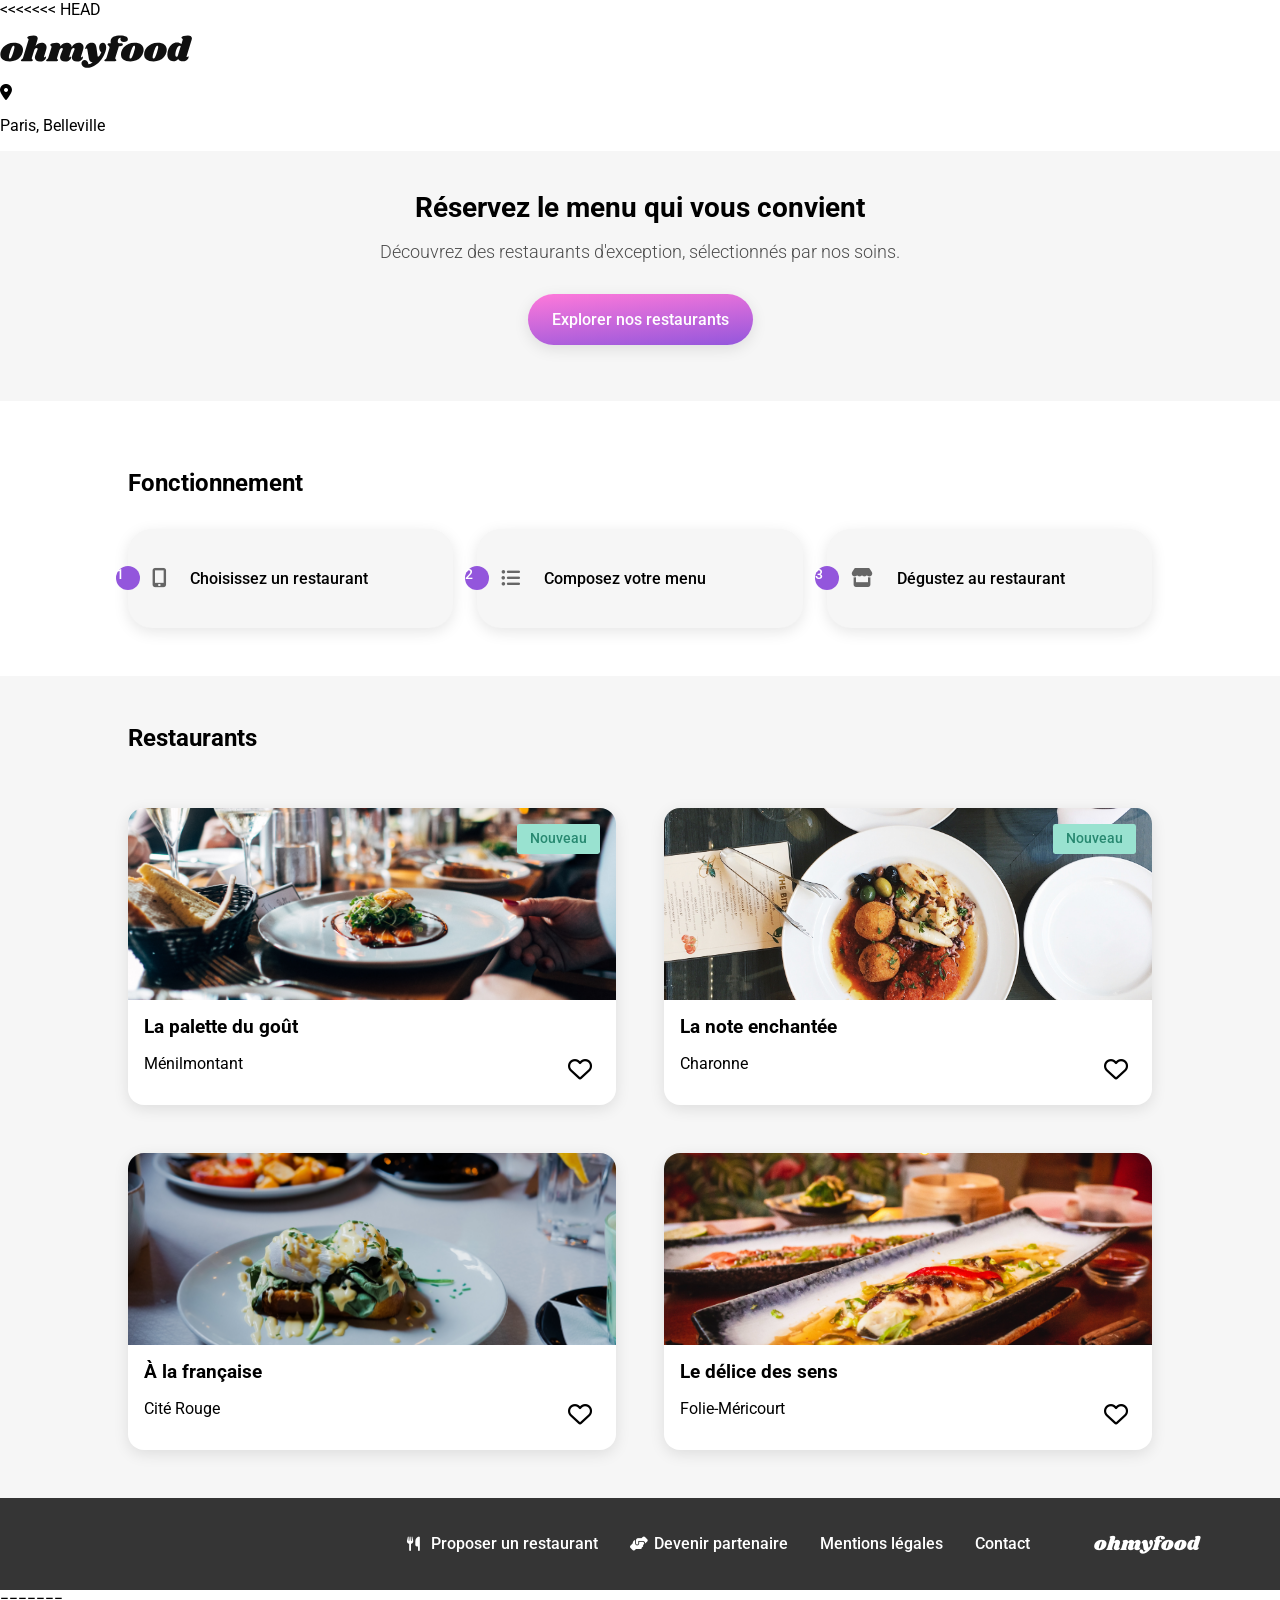
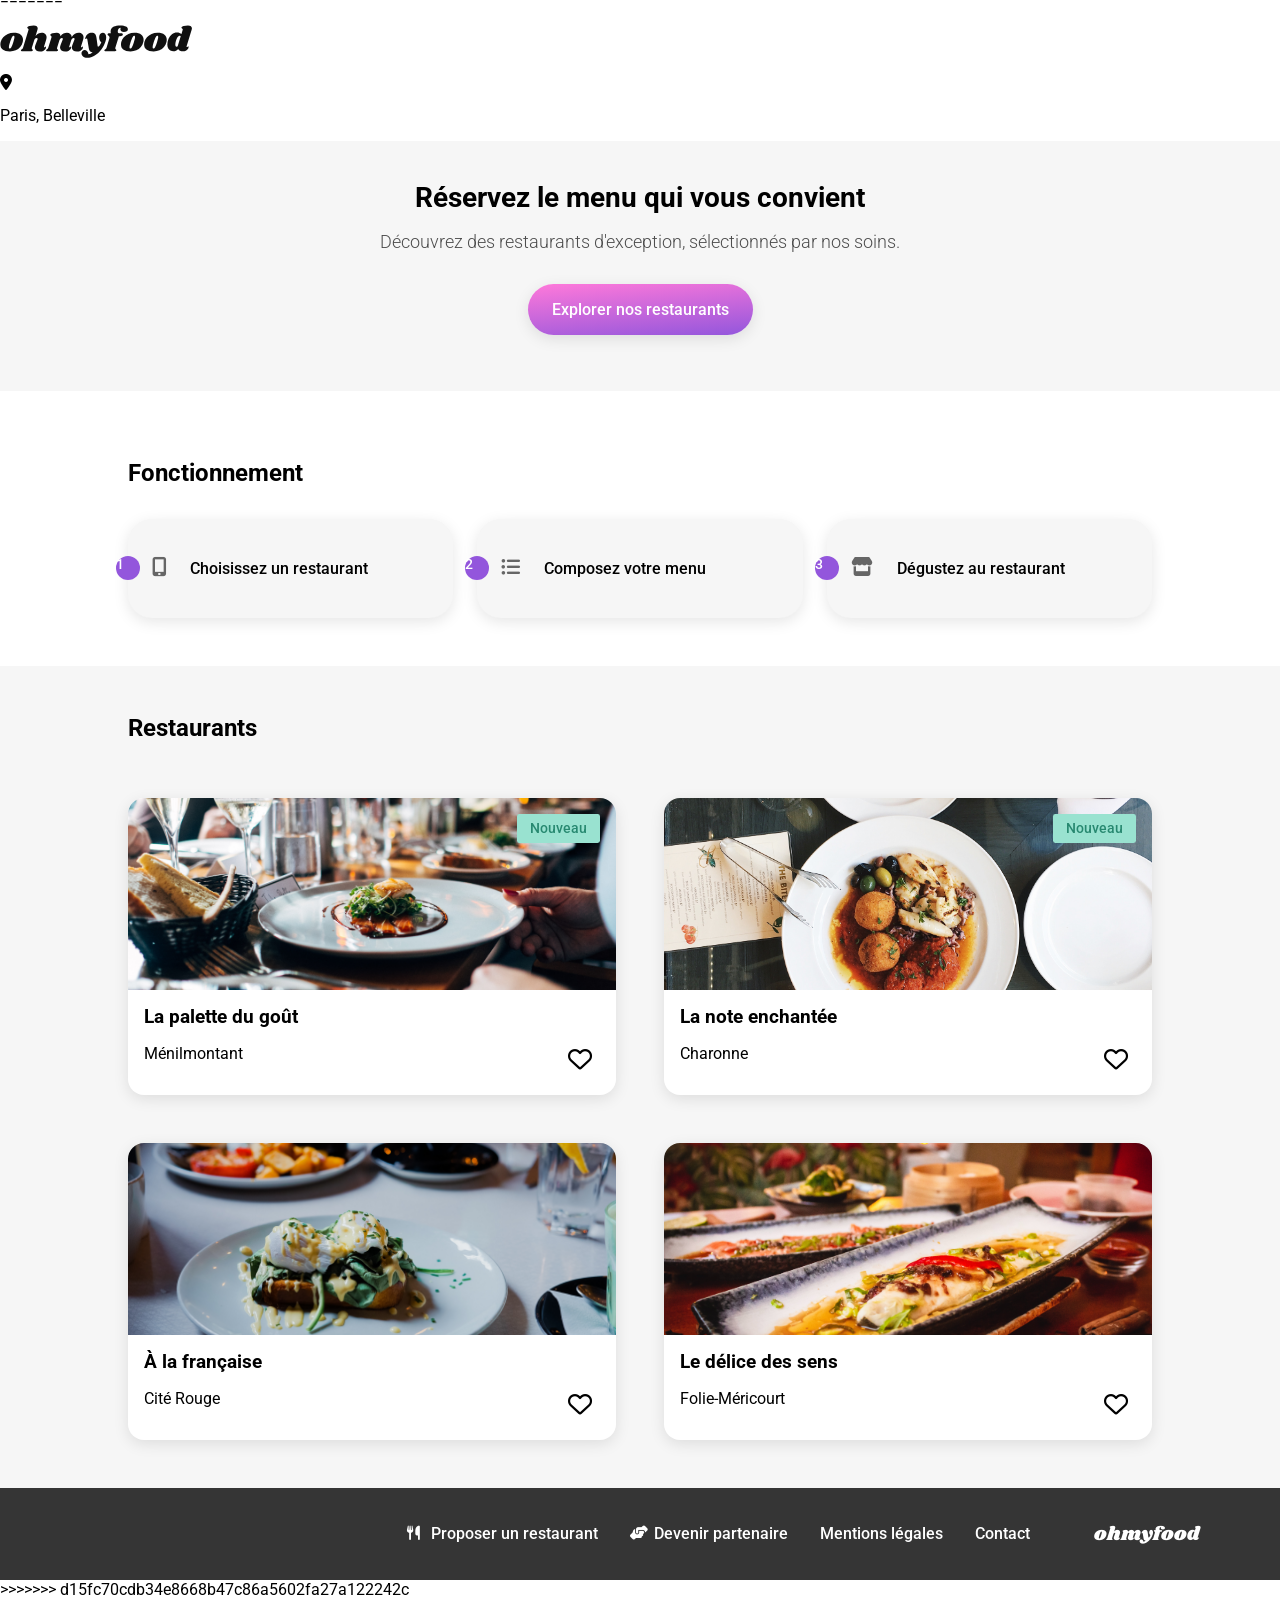
==== commit b8ee4467: "Résolution des conflits : priorité à la version locale" ====
--- a/index.html
+++ b/index.html
@@ -1,3 +1,4 @@
+<<<<<<< HEAD
 <!doctype html>
 <html lang="fr">
   <head>
@@ -164,3 +165,180 @@
     </footer>
   </body>
 </html>
+=======
+<!doctype html>
+<html lang="fr">
+  <head>
+    <meta charset="UTF-8" />
+    <meta name="viewport" content="width=device-width, initial-scale=1.0" />
+    <title>Ohmyfood - Réservez le menu qui vous convient</title>
+
+    <link rel="preconnect" href="https://fonts.googleapis.com" />
+    <link rel="preconnect" href="https://fonts.gstatic.com" crossorigin />
+    <link
+      href="https://fonts.googleapis.com/css2?family=Roboto:wght@300;400;500;700&family=Shrikhand&display=swap"
+      rel="stylesheet"
+    />
+
+    <link
+      rel="stylesheet"
+      href="https://cdnjs.cloudflare.com/ajax/libs/font-awesome/6.4.0/css/all.min.css"
+      integrity="sha512-iecdLmaskl7CVkqkXNQ/ZH/XLlvWZOJyj7Yy7tcenmpD1ypASozpmT/E0iPtmFIB46ZmdtAc9eNBvH0H/ZpiBw=="
+      crossorigin="anonymous"
+      referrerpolicy="no-referrer"
+    />
+
+    <link rel="stylesheet" href="./model/css/import.css" />
+  </head>
+  <body>
+    <!-- Loader -->
+    <div class="loader">
+      <div class="loader__ring"></div>
+      <img
+        class="loader__logo"
+        src="./model/img/logo/ohmyfood@2x.svg"
+        alt="Chargement Ohmyfood"
+      />
+    </div>
+
+    <header>
+      <img src="./model/img/logo/ohmyfood@2x.svg" alt="Logo Ohmyfood" />
+    </header>
+
+    <main>
+      <section class="location">
+        <i class="fa-solid fa-location-dot"></i>
+        <p>Paris, Belleville</p>
+      </section>
+
+      <section class="hero">
+        <h1>Réservez le menu qui vous convient</h1>
+        <p>
+          Découvrez des restaurants d'exception, sélectionnés par nos soins.
+        </p>
+        <a href="#restaurants" class="btn">Explorer nos restaurants</a>
+      </section>
+
+      <section class="functioning">
+        <h2>Fonctionnement</h2>
+        <ol>
+          <li>
+            <i class="fa-solid fa-mobile-screen-button"></i>
+            <p>Choisissez un restaurant</p>
+          </li>
+          <li>
+            <i class="fa-solid fa-list-ul"></i>
+            <p>Composez votre menu</p>
+          </li>
+          <li>
+            <i class="fa-solid fa-store"></i>
+            <p>Dégustez au restaurant</p>
+          </li>
+        </ol>
+      </section>
+
+      <section class="restaurants" id="restaurants">
+        <h2>Restaurants</h2>
+
+        <article class="card">
+          <a href="./pages/laPaletteDuGout.html">
+            <figure>
+              <span class="badge-new">Nouveau</span>
+              <img
+                src="./model/img/restaurants/jay-wennington.jpg"
+                alt="Plat du restaurant La palette du goût"
+              />
+              <figcaption>
+                <h3>La palette du goût</h3>
+                <p>Ménilmontant</p>
+              </figcaption>
+            </figure>
+          </a>
+          <button class="btn-heart" aria-label="Ajouter aux favoris">
+            <i class="fa-regular fa-heart heart-empty"></i>
+            <i class="fa-solid fa-heart heart-filled"></i>
+          </button>
+        </article>
+
+        <article class="card">
+          <a href="./pages/laNoteEnchantee.html">
+            <figure>
+              <span class="badge-new">Nouveau</span>
+              <img
+                src="./model/img/restaurants/stil.jpg"
+                alt="Plat du restaurant La note enchantée"
+              />
+              <figcaption>
+                <h3>La note enchantée</h3>
+                <p>Charonne</p>
+              </figcaption>
+            </figure>
+          </a>
+          <button class="btn-heart" aria-label="Ajouter aux favoris">
+            <i class="fa-regular fa-heart heart-empty"></i>
+            <i class="fa-solid fa-heart heart-filled"></i>
+          </button>
+        </article>
+
+        <article class="card">
+          <a href="./pages/aLaFrancaise.html">
+            <figure>
+              <img
+                src="./model/img/restaurants/toa-heftiba.jpg"
+                alt="Plat du restaurant À la française"
+              />
+              <figcaption>
+                <h3>À la française</h3>
+                <p>Cité Rouge</p>
+              </figcaption>
+            </figure>
+          </a>
+          <button class="btn-heart" aria-label="Ajouter aux favoris">
+            <i class="fa-regular fa-heart heart-empty"></i>
+            <i class="fa-solid fa-heart heart-filled"></i>
+          </button>
+        </article>
+
+        <article class="card">
+          <a href="./pages/leDelicesDesSens.html">
+            <figure>
+              <img
+                src="./model/img/restaurants/louis-hansel.jpg"
+                alt="Plat du restaurant Le délice des sens"
+              />
+              <figcaption>
+                <h3>Le délice des sens</h3>
+                <p>Folie-Méricourt</p>
+              </figcaption>
+            </figure>
+          </a>
+          <button class="btn-heart" aria-label="Ajouter aux favoris">
+            <i class="fa-regular fa-heart heart-empty"></i>
+            <i class="fa-solid fa-heart heart-filled"></i>
+          </button>
+        </article>
+      </section>
+    </main>
+
+    <footer>
+      <h2>ohmyfood</h2>
+      <ul>
+        <li>
+          <a href="#">
+            <i class="fa-solid fa-utensils"></i>
+            Proposer un restaurant
+          </a>
+        </li>
+        <li>
+          <a href="#">
+            <i class="fa-solid fa-handshake-angle"></i>
+            Devenir partenaire
+          </a>
+        </li>
+        <li><a href="#">Mentions légales</a></li>
+        <li><a href="mailto:contact@ohmyfood.fr">Contact</a></li>
+      </ul>
+    </footer>
+  </body>
+</html>
+>>>>>>> d15fc70cdb34e8668b47c86a5602fa27a122242c
--- a/model/css/import.css
+++ b/model/css/import.css
@@ -1,3 +1,4 @@
+<<<<<<< HEAD
 @keyframes slideUpFade {
   0% {
     opacity: 0;
@@ -49,6 +50,8 @@
     visibility: hidden;
   }
 }
+=======
+>>>>>>> d15fc70cdb34e8668b47c86a5602fa27a122242c
 .menu-order, .menu-item__check, .header-menu, .functioning li::before, .location, .step-list li::before, .btn, header {
   display: flex;
   justify-content: center;
@@ -67,12 +70,15 @@
   background: linear-gradient(175deg, #FF79DA 0%, #9356DC 100%);
 }
 
+<<<<<<< HEAD
 .menu-item__text h3, .menu-item__text p {
   white-space: nowrap;
   overflow: hidden;
   text-overflow: ellipsis;
 }
 
+=======
+>>>>>>> d15fc70cdb34e8668b47c86a5602fa27a122242c
 *, *::before, *::after {
   box-sizing: border-box;
 }
@@ -105,6 +111,10 @@
   padding: 1rem 0;
   background-color: #ffffff;
   position: relative;
+<<<<<<< HEAD
+=======
+  box-shadow: 0 2px 4px rgba(0, 0, 0, 0.15);
+>>>>>>> d15fc70cdb34e8668b47c86a5602fa27a122242c
   z-index: 10;
 }
 header img {
@@ -282,6 +292,50 @@
   animation: logoSpin 3s forwards;
 }
 
+<<<<<<< HEAD
+=======
+@keyframes loaderFade {
+  0%, 80% {
+    opacity: 1;
+    visibility: visible;
+  }
+  100% {
+    opacity: 0;
+    visibility: hidden;
+    pointer-events: none;
+  }
+}
+@keyframes ringSpin {
+  0% {
+    transform: rotate(0deg) scale(1);
+    opacity: 1;
+  }
+  80% {
+    transform: rotate(720deg) scale(1);
+    opacity: 1;
+  }
+  100% {
+    transform: rotate(720deg) scale(4);
+    opacity: 0;
+    visibility: hidden;
+  }
+}
+@keyframes logoSpin {
+  0% {
+    transform: rotate(0deg) scale(1);
+    opacity: 1;
+  }
+  80% {
+    transform: rotate(360deg) scale(1);
+    opacity: 1;
+  }
+  100% {
+    transform: rotate(360deg) scale(4);
+    opacity: 0;
+    visibility: hidden;
+  }
+}
+>>>>>>> d15fc70cdb34e8668b47c86a5602fa27a122242c
 .location {
   background-color: rgb(233.25, 233.25, 233.25);
   padding: 1rem;
@@ -397,8 +451,16 @@
   display: block;
   width: 100%;
   height: 100%;
+<<<<<<< HEAD
   color: inherit;
   text-decoration: none;
+=======
+}
+.card figure {
+  margin: 0;
+  display: flex;
+  flex-direction: column;
+>>>>>>> d15fc70cdb34e8668b47c86a5602fa27a122242c
 }
 .card img {
   width: 100%;
@@ -406,6 +468,7 @@
   -o-object-fit: cover;
      object-fit: cover;
   border-radius: 1rem 1rem 0 0;
+<<<<<<< HEAD
   display: block;
 }
 .card__content {
@@ -416,6 +479,17 @@
   margin: 0 0 0.25rem 0;
 }
 .card__content p {
+=======
+}
+.card figcaption {
+  padding: 1rem;
+  position: relative;
+}
+.card h3 {
+  margin: 0 0 0.25rem 0;
+}
+.card p {
+>>>>>>> d15fc70cdb34e8668b47c86a5602fa27a122242c
   margin: 0;
 }
 .card .badge-new {
@@ -527,6 +601,12 @@
 .menu-item__text h3, .menu-item__text p {
   margin: 0;
   width: 100%;
+<<<<<<< HEAD
+=======
+  white-space: nowrap;
+  overflow: hidden;
+  text-overflow: ellipsis;
+>>>>>>> d15fc70cdb34e8668b47c86a5602fa27a122242c
 }
 .menu-item__text h3 {
   font-size: 1.1rem;
@@ -553,61 +633,21 @@
 }
 .menu-item__check i {
   transition: transform 0.4s ease-in-out;
+<<<<<<< HEAD
   transform: rotate(0deg);
+=======
+>>>>>>> d15fc70cdb34e8668b47c86a5602fa27a122242c
 }
 .menu-item:hover .menu-item__check {
   margin-right: 0;
 }
 .menu-item:hover .menu-item__check i {
+<<<<<<< HEAD
   transform: rotate(-360deg);
 }
 
-section.menu-category:nth-of-type(2) .menu-item:nth-of-type(1) {
-  animation-delay: 0.1s;
-}
-section.menu-category:nth-of-type(2) .menu-item:nth-of-type(2) {
-  animation-delay: 0.2s;
-}
-section.menu-category:nth-of-type(2) .menu-item:nth-of-type(3) {
-  animation-delay: 0.3s;
-}
-section.menu-category:nth-of-type(2) .menu-item:nth-of-type(4) {
-  animation-delay: 0.4s;
-}
-section.menu-category:nth-of-type(2) .menu-item:nth-of-type(5) {
-  animation-delay: 0.5s;
-}
-
-section.menu-category:nth-of-type(3) .menu-item:nth-of-type(1) {
-  animation-delay: 0.5s;
-}
-section.menu-category:nth-of-type(3) .menu-item:nth-of-type(2) {
-  animation-delay: 0.6s;
-}
-section.menu-category:nth-of-type(3) .menu-item:nth-of-type(3) {
-  animation-delay: 0.7s;
-}
-section.menu-category:nth-of-type(3) .menu-item:nth-of-type(4) {
-  animation-delay: 0.8s;
-}
-section.menu-category:nth-of-type(3) .menu-item:nth-of-type(5) {
-  animation-delay: 0.9s;
-}
-
-section.menu-category:nth-of-type(4) .menu-item:nth-of-type(1) {
-  animation-delay: 0.9s;
-}
-section.menu-category:nth-of-type(4) .menu-item:nth-of-type(2) {
-  animation-delay: 1s;
-}
-section.menu-category:nth-of-type(4) .menu-item:nth-of-type(3) {
-  animation-delay: 1.1s;
-}
-section.menu-category:nth-of-type(4) .menu-item:nth-of-type(4) {
-  animation-delay: 1.2s;
-}
-section.menu-category:nth-of-type(4) .menu-item:nth-of-type(5) {
-  animation-delay: 1.3s;
+=======
+  transform: rotate(360deg);
 }
 
 .menu-order {
@@ -616,4 +656,74 @@
 .menu-order .btn {
   padding: 1rem 3.5rem;
   font-size: 1rem;
+}
+
+@keyframes slideUpFade {
+  0% {
+    opacity: 0;
+    transform: translateY(20px);
+  }
+  100% {
+    opacity: 1;
+    transform: translateY(0);
+  }
+}
+>>>>>>> d15fc70cdb34e8668b47c86a5602fa27a122242c
+section.menu-category:nth-of-type(2) .menu-item:nth-of-type(1) {
+  animation-delay: 0.1s;
+}
+section.menu-category:nth-of-type(2) .menu-item:nth-of-type(2) {
+  animation-delay: 0.2s;
+}
+section.menu-category:nth-of-type(2) .menu-item:nth-of-type(3) {
+  animation-delay: 0.3s;
+}
+section.menu-category:nth-of-type(2) .menu-item:nth-of-type(4) {
+  animation-delay: 0.4s;
+}
+section.menu-category:nth-of-type(2) .menu-item:nth-of-type(5) {
+  animation-delay: 0.5s;
+}
+
+section.menu-category:nth-of-type(3) .menu-item:nth-of-type(1) {
+  animation-delay: 0.5s;
+}
+section.menu-category:nth-of-type(3) .menu-item:nth-of-type(2) {
+  animation-delay: 0.6s;
+}
+section.menu-category:nth-of-type(3) .menu-item:nth-of-type(3) {
+  animation-delay: 0.7s;
+}
+section.menu-category:nth-of-type(3) .menu-item:nth-of-type(4) {
+  animation-delay: 0.8s;
+}
+section.menu-category:nth-of-type(3) .menu-item:nth-of-type(5) {
+  animation-delay: 0.9s;
+}
+
+section.menu-category:nth-of-type(4) .menu-item:nth-of-type(1) {
+  animation-delay: 0.9s;
+}
+section.menu-category:nth-of-type(4) .menu-item:nth-of-type(2) {
+  animation-delay: 1s;
+}
+section.menu-category:nth-of-type(4) .menu-item:nth-of-type(3) {
+  animation-delay: 1.1s;
+}
+section.menu-category:nth-of-type(4) .menu-item:nth-of-type(4) {
+  animation-delay: 1.2s;
+}
+section.menu-category:nth-of-type(4) .menu-item:nth-of-type(5) {
+  animation-delay: 1.3s;
+<<<<<<< HEAD
+}
+
+.menu-order {
+  margin-top: 3rem;
+}
+.menu-order .btn {
+  padding: 1rem 3.5rem;
+  font-size: 1rem;
+=======
+>>>>>>> d15fc70cdb34e8668b47c86a5602fa27a122242c
 }/*# sourceMappingURL=import.css.map */
--- a/model/css/import.css
+++ b/model/css/import.css
@@ -1,3 +1,4 @@
+<<<<<<< HEAD
 @keyframes slideUpFade {
   0% {
     opacity: 0;
@@ -49,6 +50,8 @@
     visibility: hidden;
   }
 }
+=======
+>>>>>>> d15fc70cdb34e8668b47c86a5602fa27a122242c
 .menu-order, .menu-item__check, .header-menu, .functioning li::before, .location, .step-list li::before, .btn, header {
   display: flex;
   justify-content: center;
@@ -67,12 +70,15 @@
   background: linear-gradient(175deg, #FF79DA 0%, #9356DC 100%);
 }
 
+<<<<<<< HEAD
 .menu-item__text h3, .menu-item__text p {
   white-space: nowrap;
   overflow: hidden;
   text-overflow: ellipsis;
 }
 
+=======
+>>>>>>> d15fc70cdb34e8668b47c86a5602fa27a122242c
 *, *::before, *::after {
   box-sizing: border-box;
 }
@@ -105,6 +111,10 @@
   padding: 1rem 0;
   background-color: #ffffff;
   position: relative;
+<<<<<<< HEAD
+=======
+  box-shadow: 0 2px 4px rgba(0, 0, 0, 0.15);
+>>>>>>> d15fc70cdb34e8668b47c86a5602fa27a122242c
   z-index: 10;
 }
 header img {
@@ -282,6 +292,50 @@
   animation: logoSpin 3s forwards;
 }
 
+<<<<<<< HEAD
+=======
+@keyframes loaderFade {
+  0%, 80% {
+    opacity: 1;
+    visibility: visible;
+  }
+  100% {
+    opacity: 0;
+    visibility: hidden;
+    pointer-events: none;
+  }
+}
+@keyframes ringSpin {
+  0% {
+    transform: rotate(0deg) scale(1);
+    opacity: 1;
+  }
+  80% {
+    transform: rotate(720deg) scale(1);
+    opacity: 1;
+  }
+  100% {
+    transform: rotate(720deg) scale(4);
+    opacity: 0;
+    visibility: hidden;
+  }
+}
+@keyframes logoSpin {
+  0% {
+    transform: rotate(0deg) scale(1);
+    opacity: 1;
+  }
+  80% {
+    transform: rotate(360deg) scale(1);
+    opacity: 1;
+  }
+  100% {
+    transform: rotate(360deg) scale(4);
+    opacity: 0;
+    visibility: hidden;
+  }
+}
+>>>>>>> d15fc70cdb34e8668b47c86a5602fa27a122242c
 .location {
   background-color: rgb(233.25, 233.25, 233.25);
   padding: 1rem;
@@ -397,8 +451,16 @@
   display: block;
   width: 100%;
   height: 100%;
+<<<<<<< HEAD
   color: inherit;
   text-decoration: none;
+=======
+}
+.card figure {
+  margin: 0;
+  display: flex;
+  flex-direction: column;
+>>>>>>> d15fc70cdb34e8668b47c86a5602fa27a122242c
 }
 .card img {
   width: 100%;
@@ -406,6 +468,7 @@
   -o-object-fit: cover;
      object-fit: cover;
   border-radius: 1rem 1rem 0 0;
+<<<<<<< HEAD
   display: block;
 }
 .card__content {
@@ -416,6 +479,17 @@
   margin: 0 0 0.25rem 0;
 }
 .card__content p {
+=======
+}
+.card figcaption {
+  padding: 1rem;
+  position: relative;
+}
+.card h3 {
+  margin: 0 0 0.25rem 0;
+}
+.card p {
+>>>>>>> d15fc70cdb34e8668b47c86a5602fa27a122242c
   margin: 0;
 }
 .card .badge-new {
@@ -527,6 +601,12 @@
 .menu-item__text h3, .menu-item__text p {
   margin: 0;
   width: 100%;
+<<<<<<< HEAD
+=======
+  white-space: nowrap;
+  overflow: hidden;
+  text-overflow: ellipsis;
+>>>>>>> d15fc70cdb34e8668b47c86a5602fa27a122242c
 }
 .menu-item__text h3 {
   font-size: 1.1rem;
@@ -553,61 +633,21 @@
 }
 .menu-item__check i {
   transition: transform 0.4s ease-in-out;
+<<<<<<< HEAD
   transform: rotate(0deg);
+=======
+>>>>>>> d15fc70cdb34e8668b47c86a5602fa27a122242c
 }
 .menu-item:hover .menu-item__check {
   margin-right: 0;
 }
 .menu-item:hover .menu-item__check i {
+<<<<<<< HEAD
   transform: rotate(-360deg);
 }
 
-section.menu-category:nth-of-type(2) .menu-item:nth-of-type(1) {
-  animation-delay: 0.1s;
-}
-section.menu-category:nth-of-type(2) .menu-item:nth-of-type(2) {
-  animation-delay: 0.2s;
-}
-section.menu-category:nth-of-type(2) .menu-item:nth-of-type(3) {
-  animation-delay: 0.3s;
-}
-section.menu-category:nth-of-type(2) .menu-item:nth-of-type(4) {
-  animation-delay: 0.4s;
-}
-section.menu-category:nth-of-type(2) .menu-item:nth-of-type(5) {
-  animation-delay: 0.5s;
-}
-
-section.menu-category:nth-of-type(3) .menu-item:nth-of-type(1) {
-  animation-delay: 0.5s;
-}
-section.menu-category:nth-of-type(3) .menu-item:nth-of-type(2) {
-  animation-delay: 0.6s;
-}
-section.menu-category:nth-of-type(3) .menu-item:nth-of-type(3) {
-  animation-delay: 0.7s;
-}
-section.menu-category:nth-of-type(3) .menu-item:nth-of-type(4) {
-  animation-delay: 0.8s;
-}
-section.menu-category:nth-of-type(3) .menu-item:nth-of-type(5) {
-  animation-delay: 0.9s;
-}
-
-section.menu-category:nth-of-type(4) .menu-item:nth-of-type(1) {
-  animation-delay: 0.9s;
-}
-section.menu-category:nth-of-type(4) .menu-item:nth-of-type(2) {
-  animation-delay: 1s;
-}
-section.menu-category:nth-of-type(4) .menu-item:nth-of-type(3) {
-  animation-delay: 1.1s;
-}
-section.menu-category:nth-of-type(4) .menu-item:nth-of-type(4) {
-  animation-delay: 1.2s;
-}
-section.menu-category:nth-of-type(4) .menu-item:nth-of-type(5) {
-  animation-delay: 1.3s;
+=======
+  transform: rotate(360deg);
 }
 
 .menu-order {
@@ -616,4 +656,74 @@
 .menu-order .btn {
   padding: 1rem 3.5rem;
   font-size: 1rem;
+}
+
+@keyframes slideUpFade {
+  0% {
+    opacity: 0;
+    transform: translateY(20px);
+  }
+  100% {
+    opacity: 1;
+    transform: translateY(0);
+  }
+}
+>>>>>>> d15fc70cdb34e8668b47c86a5602fa27a122242c
+section.menu-category:nth-of-type(2) .menu-item:nth-of-type(1) {
+  animation-delay: 0.1s;
+}
+section.menu-category:nth-of-type(2) .menu-item:nth-of-type(2) {
+  animation-delay: 0.2s;
+}
+section.menu-category:nth-of-type(2) .menu-item:nth-of-type(3) {
+  animation-delay: 0.3s;
+}
+section.menu-category:nth-of-type(2) .menu-item:nth-of-type(4) {
+  animation-delay: 0.4s;
+}
+section.menu-category:nth-of-type(2) .menu-item:nth-of-type(5) {
+  animation-delay: 0.5s;
+}
+
+section.menu-category:nth-of-type(3) .menu-item:nth-of-type(1) {
+  animation-delay: 0.5s;
+}
+section.menu-category:nth-of-type(3) .menu-item:nth-of-type(2) {
+  animation-delay: 0.6s;
+}
+section.menu-category:nth-of-type(3) .menu-item:nth-of-type(3) {
+  animation-delay: 0.7s;
+}
+section.menu-category:nth-of-type(3) .menu-item:nth-of-type(4) {
+  animation-delay: 0.8s;
+}
+section.menu-category:nth-of-type(3) .menu-item:nth-of-type(5) {
+  animation-delay: 0.9s;
+}
+
+section.menu-category:nth-of-type(4) .menu-item:nth-of-type(1) {
+  animation-delay: 0.9s;
+}
+section.menu-category:nth-of-type(4) .menu-item:nth-of-type(2) {
+  animation-delay: 1s;
+}
+section.menu-category:nth-of-type(4) .menu-item:nth-of-type(3) {
+  animation-delay: 1.1s;
+}
+section.menu-category:nth-of-type(4) .menu-item:nth-of-type(4) {
+  animation-delay: 1.2s;
+}
+section.menu-category:nth-of-type(4) .menu-item:nth-of-type(5) {
+  animation-delay: 1.3s;
+<<<<<<< HEAD
+}
+
+.menu-order {
+  margin-top: 3rem;
+}
+.menu-order .btn {
+  padding: 1rem 3.5rem;
+  font-size: 1rem;
+=======
+>>>>>>> d15fc70cdb34e8668b47c86a5602fa27a122242c
 }/*# sourceMappingURL=import.css.map */
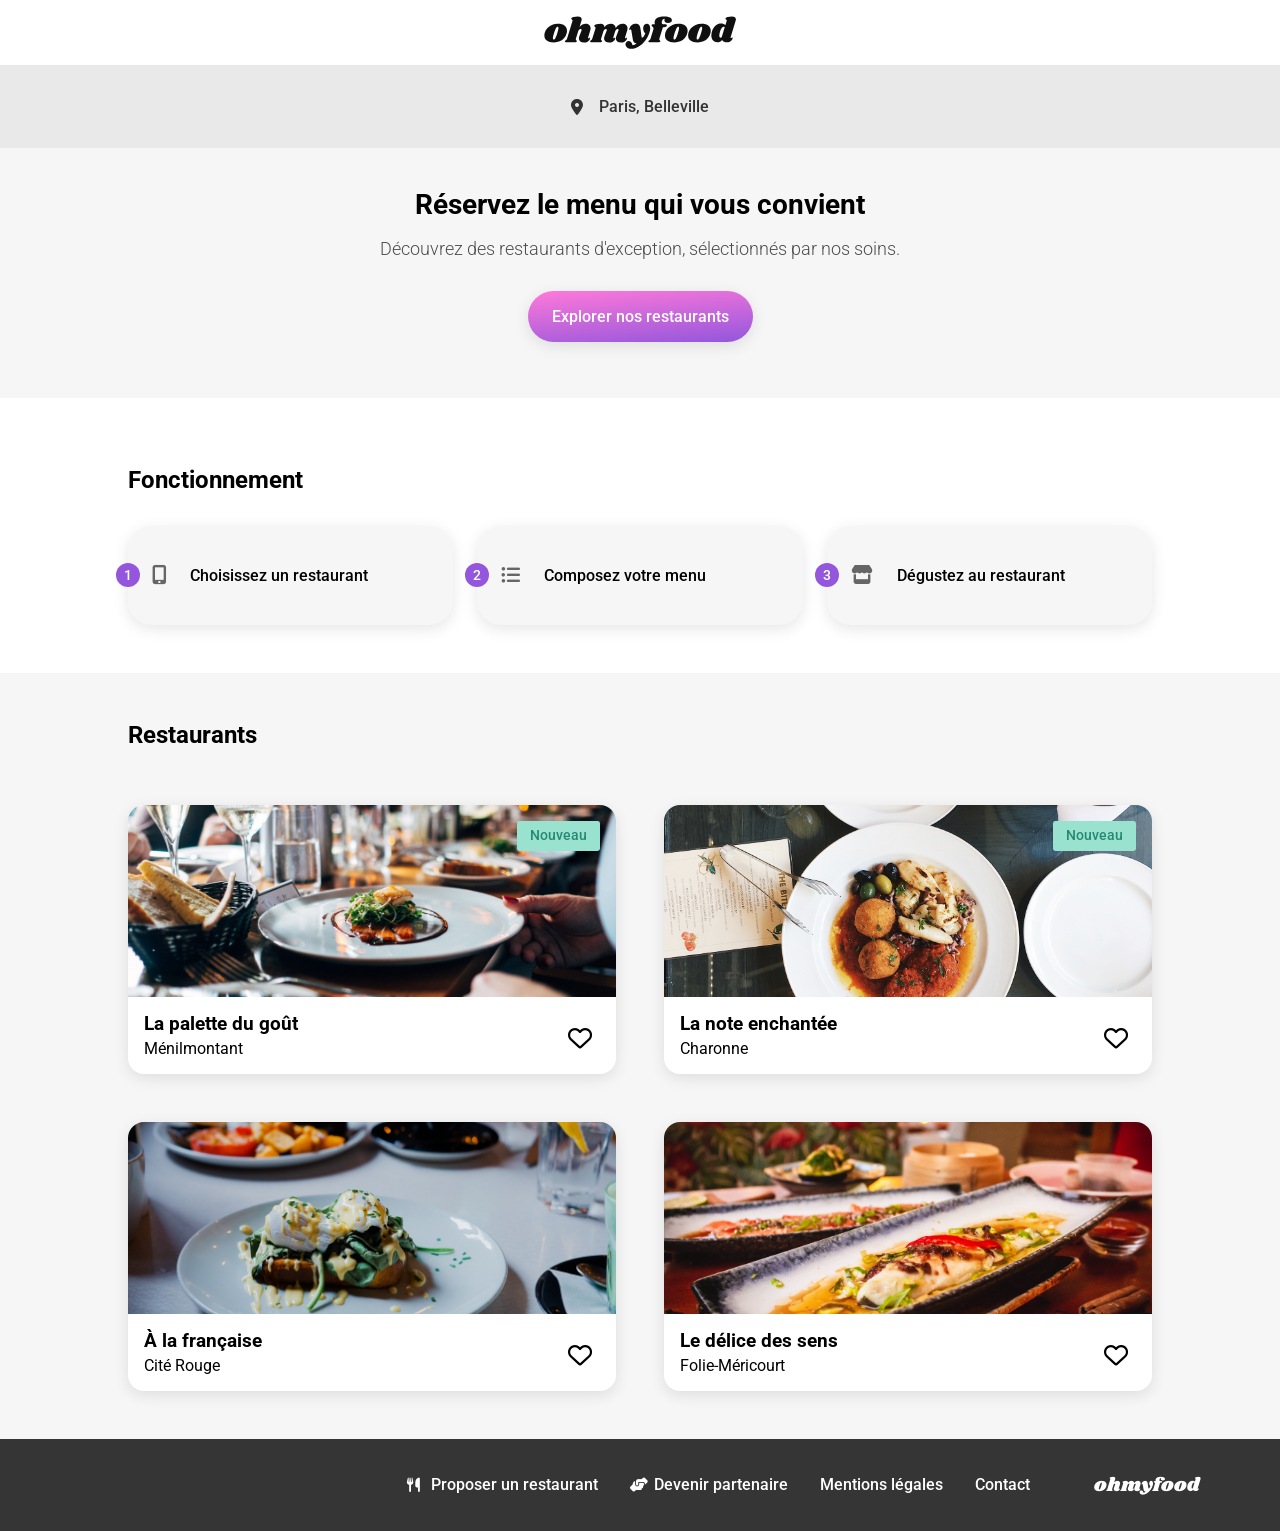
==== commit fc1e9b8e: "Version finale Ohmyfood" ====
--- a/index.html
+++ b/index.html
@@ -1,4 +1,3 @@
-<<<<<<< HEAD
 <!doctype html>
 <html lang="fr">
   <head>
@@ -165,180 +164,3 @@
     </footer>
   </body>
 </html>
-=======
-<!doctype html>
-<html lang="fr">
-  <head>
-    <meta charset="UTF-8" />
-    <meta name="viewport" content="width=device-width, initial-scale=1.0" />
-    <title>Ohmyfood - Réservez le menu qui vous convient</title>
-
-    <link rel="preconnect" href="https://fonts.googleapis.com" />
-    <link rel="preconnect" href="https://fonts.gstatic.com" crossorigin />
-    <link
-      href="https://fonts.googleapis.com/css2?family=Roboto:wght@300;400;500;700&family=Shrikhand&display=swap"
-      rel="stylesheet"
-    />
-
-    <link
-      rel="stylesheet"
-      href="https://cdnjs.cloudflare.com/ajax/libs/font-awesome/6.4.0/css/all.min.css"
-      integrity="sha512-iecdLmaskl7CVkqkXNQ/ZH/XLlvWZOJyj7Yy7tcenmpD1ypASozpmT/E0iPtmFIB46ZmdtAc9eNBvH0H/ZpiBw=="
-      crossorigin="anonymous"
-      referrerpolicy="no-referrer"
-    />
-
-    <link rel="stylesheet" href="./model/css/import.css" />
-  </head>
-  <body>
-    <!-- Loader -->
-    <div class="loader">
-      <div class="loader__ring"></div>
-      <img
-        class="loader__logo"
-        src="./model/img/logo/ohmyfood@2x.svg"
-        alt="Chargement Ohmyfood"
-      />
-    </div>
-
-    <header>
-      <img src="./model/img/logo/ohmyfood@2x.svg" alt="Logo Ohmyfood" />
-    </header>
-
-    <main>
-      <section class="location">
-        <i class="fa-solid fa-location-dot"></i>
-        <p>Paris, Belleville</p>
-      </section>
-
-      <section class="hero">
-        <h1>Réservez le menu qui vous convient</h1>
-        <p>
-          Découvrez des restaurants d'exception, sélectionnés par nos soins.
-        </p>
-        <a href="#restaurants" class="btn">Explorer nos restaurants</a>
-      </section>
-
-      <section class="functioning">
-        <h2>Fonctionnement</h2>
-        <ol>
-          <li>
-            <i class="fa-solid fa-mobile-screen-button"></i>
-            <p>Choisissez un restaurant</p>
-          </li>
-          <li>
-            <i class="fa-solid fa-list-ul"></i>
-            <p>Composez votre menu</p>
-          </li>
-          <li>
-            <i class="fa-solid fa-store"></i>
-            <p>Dégustez au restaurant</p>
-          </li>
-        </ol>
-      </section>
-
-      <section class="restaurants" id="restaurants">
-        <h2>Restaurants</h2>
-
-        <article class="card">
-          <a href="./pages/laPaletteDuGout.html">
-            <figure>
-              <span class="badge-new">Nouveau</span>
-              <img
-                src="./model/img/restaurants/jay-wennington.jpg"
-                alt="Plat du restaurant La palette du goût"
-              />
-              <figcaption>
-                <h3>La palette du goût</h3>
-                <p>Ménilmontant</p>
-              </figcaption>
-            </figure>
-          </a>
-          <button class="btn-heart" aria-label="Ajouter aux favoris">
-            <i class="fa-regular fa-heart heart-empty"></i>
-            <i class="fa-solid fa-heart heart-filled"></i>
-          </button>
-        </article>
-
-        <article class="card">
-          <a href="./pages/laNoteEnchantee.html">
-            <figure>
-              <span class="badge-new">Nouveau</span>
-              <img
-                src="./model/img/restaurants/stil.jpg"
-                alt="Plat du restaurant La note enchantée"
-              />
-              <figcaption>
-                <h3>La note enchantée</h3>
-                <p>Charonne</p>
-              </figcaption>
-            </figure>
-          </a>
-          <button class="btn-heart" aria-label="Ajouter aux favoris">
-            <i class="fa-regular fa-heart heart-empty"></i>
-            <i class="fa-solid fa-heart heart-filled"></i>
-          </button>
-        </article>
-
-        <article class="card">
-          <a href="./pages/aLaFrancaise.html">
-            <figure>
-              <img
-                src="./model/img/restaurants/toa-heftiba.jpg"
-                alt="Plat du restaurant À la française"
-              />
-              <figcaption>
-                <h3>À la française</h3>
-                <p>Cité Rouge</p>
-              </figcaption>
-            </figure>
-          </a>
-          <button class="btn-heart" aria-label="Ajouter aux favoris">
-            <i class="fa-regular fa-heart heart-empty"></i>
-            <i class="fa-solid fa-heart heart-filled"></i>
-          </button>
-        </article>
-
-        <article class="card">
-          <a href="./pages/leDelicesDesSens.html">
-            <figure>
-              <img
-                src="./model/img/restaurants/louis-hansel.jpg"
-                alt="Plat du restaurant Le délice des sens"
-              />
-              <figcaption>
-                <h3>Le délice des sens</h3>
-                <p>Folie-Méricourt</p>
-              </figcaption>
-            </figure>
-          </a>
-          <button class="btn-heart" aria-label="Ajouter aux favoris">
-            <i class="fa-regular fa-heart heart-empty"></i>
-            <i class="fa-solid fa-heart heart-filled"></i>
-          </button>
-        </article>
-      </section>
-    </main>
-
-    <footer>
-      <h2>ohmyfood</h2>
-      <ul>
-        <li>
-          <a href="#">
-            <i class="fa-solid fa-utensils"></i>
-            Proposer un restaurant
-          </a>
-        </li>
-        <li>
-          <a href="#">
-            <i class="fa-solid fa-handshake-angle"></i>
-            Devenir partenaire
-          </a>
-        </li>
-        <li><a href="#">Mentions légales</a></li>
-        <li><a href="mailto:contact@ohmyfood.fr">Contact</a></li>
-      </ul>
-    </footer>
-  </body>
-</html>
->>>>>>> d15fc70cdb34e8668b47c86a5602fa27a122242c
--- a/model/css/import.css
+++ b/model/css/import.css
@@ -1,4 +1,3 @@
-<<<<<<< HEAD
 @keyframes slideUpFade {
   0% {
     opacity: 0;
@@ -50,8 +49,6 @@
     visibility: hidden;
   }
 }
-=======
->>>>>>> d15fc70cdb34e8668b47c86a5602fa27a122242c
 .menu-order, .menu-item__check, .header-menu, .functioning li::before, .location, .step-list li::before, .btn, header {
   display: flex;
   justify-content: center;
@@ -70,15 +67,12 @@
   background: linear-gradient(175deg, #FF79DA 0%, #9356DC 100%);
 }
 
-<<<<<<< HEAD
 .menu-item__text h3, .menu-item__text p {
   white-space: nowrap;
   overflow: hidden;
   text-overflow: ellipsis;
 }
 
-=======
->>>>>>> d15fc70cdb34e8668b47c86a5602fa27a122242c
 *, *::before, *::after {
   box-sizing: border-box;
 }
@@ -111,10 +105,6 @@
   padding: 1rem 0;
   background-color: #ffffff;
   position: relative;
-<<<<<<< HEAD
-=======
-  box-shadow: 0 2px 4px rgba(0, 0, 0, 0.15);
->>>>>>> d15fc70cdb34e8668b47c86a5602fa27a122242c
   z-index: 10;
 }
 header img {
@@ -292,50 +282,6 @@
   animation: logoSpin 3s forwards;
 }
 
-<<<<<<< HEAD
-=======
-@keyframes loaderFade {
-  0%, 80% {
-    opacity: 1;
-    visibility: visible;
-  }
-  100% {
-    opacity: 0;
-    visibility: hidden;
-    pointer-events: none;
-  }
-}
-@keyframes ringSpin {
-  0% {
-    transform: rotate(0deg) scale(1);
-    opacity: 1;
-  }
-  80% {
-    transform: rotate(720deg) scale(1);
-    opacity: 1;
-  }
-  100% {
-    transform: rotate(720deg) scale(4);
-    opacity: 0;
-    visibility: hidden;
-  }
-}
-@keyframes logoSpin {
-  0% {
-    transform: rotate(0deg) scale(1);
-    opacity: 1;
-  }
-  80% {
-    transform: rotate(360deg) scale(1);
-    opacity: 1;
-  }
-  100% {
-    transform: rotate(360deg) scale(4);
-    opacity: 0;
-    visibility: hidden;
-  }
-}
->>>>>>> d15fc70cdb34e8668b47c86a5602fa27a122242c
 .location {
   background-color: rgb(233.25, 233.25, 233.25);
   padding: 1rem;
@@ -451,16 +397,8 @@
   display: block;
   width: 100%;
   height: 100%;
-<<<<<<< HEAD
   color: inherit;
   text-decoration: none;
-=======
-}
-.card figure {
-  margin: 0;
-  display: flex;
-  flex-direction: column;
->>>>>>> d15fc70cdb34e8668b47c86a5602fa27a122242c
 }
 .card img {
   width: 100%;
@@ -468,7 +406,6 @@
   -o-object-fit: cover;
      object-fit: cover;
   border-radius: 1rem 1rem 0 0;
-<<<<<<< HEAD
   display: block;
 }
 .card__content {
@@ -479,17 +416,6 @@
   margin: 0 0 0.25rem 0;
 }
 .card__content p {
-=======
-}
-.card figcaption {
-  padding: 1rem;
-  position: relative;
-}
-.card h3 {
-  margin: 0 0 0.25rem 0;
-}
-.card p {
->>>>>>> d15fc70cdb34e8668b47c86a5602fa27a122242c
   margin: 0;
 }
 .card .badge-new {
@@ -601,12 +527,6 @@
 .menu-item__text h3, .menu-item__text p {
   margin: 0;
   width: 100%;
-<<<<<<< HEAD
-=======
-  white-space: nowrap;
-  overflow: hidden;
-  text-overflow: ellipsis;
->>>>>>> d15fc70cdb34e8668b47c86a5602fa27a122242c
 }
 .menu-item__text h3 {
   font-size: 1.1rem;
@@ -633,21 +553,61 @@
 }
 .menu-item__check i {
   transition: transform 0.4s ease-in-out;
-<<<<<<< HEAD
   transform: rotate(0deg);
-=======
->>>>>>> d15fc70cdb34e8668b47c86a5602fa27a122242c
 }
 .menu-item:hover .menu-item__check {
   margin-right: 0;
 }
 .menu-item:hover .menu-item__check i {
-<<<<<<< HEAD
   transform: rotate(-360deg);
 }
 
-=======
-  transform: rotate(360deg);
+section.menu-category:nth-of-type(2) .menu-item:nth-of-type(1) {
+  animation-delay: 0.1s;
+}
+section.menu-category:nth-of-type(2) .menu-item:nth-of-type(2) {
+  animation-delay: 0.2s;
+}
+section.menu-category:nth-of-type(2) .menu-item:nth-of-type(3) {
+  animation-delay: 0.3s;
+}
+section.menu-category:nth-of-type(2) .menu-item:nth-of-type(4) {
+  animation-delay: 0.4s;
+}
+section.menu-category:nth-of-type(2) .menu-item:nth-of-type(5) {
+  animation-delay: 0.5s;
+}
+
+section.menu-category:nth-of-type(3) .menu-item:nth-of-type(1) {
+  animation-delay: 0.5s;
+}
+section.menu-category:nth-of-type(3) .menu-item:nth-of-type(2) {
+  animation-delay: 0.6s;
+}
+section.menu-category:nth-of-type(3) .menu-item:nth-of-type(3) {
+  animation-delay: 0.7s;
+}
+section.menu-category:nth-of-type(3) .menu-item:nth-of-type(4) {
+  animation-delay: 0.8s;
+}
+section.menu-category:nth-of-type(3) .menu-item:nth-of-type(5) {
+  animation-delay: 0.9s;
+}
+
+section.menu-category:nth-of-type(4) .menu-item:nth-of-type(1) {
+  animation-delay: 0.9s;
+}
+section.menu-category:nth-of-type(4) .menu-item:nth-of-type(2) {
+  animation-delay: 1s;
+}
+section.menu-category:nth-of-type(4) .menu-item:nth-of-type(3) {
+  animation-delay: 1.1s;
+}
+section.menu-category:nth-of-type(4) .menu-item:nth-of-type(4) {
+  animation-delay: 1.2s;
+}
+section.menu-category:nth-of-type(4) .menu-item:nth-of-type(5) {
+  animation-delay: 1.3s;
 }
 
 .menu-order {
@@ -656,74 +616,4 @@
 .menu-order .btn {
   padding: 1rem 3.5rem;
   font-size: 1rem;
-}
-
-@keyframes slideUpFade {
-  0% {
-    opacity: 0;
-    transform: translateY(20px);
-  }
-  100% {
-    opacity: 1;
-    transform: translateY(0);
-  }
-}
->>>>>>> d15fc70cdb34e8668b47c86a5602fa27a122242c
-section.menu-category:nth-of-type(2) .menu-item:nth-of-type(1) {
-  animation-delay: 0.1s;
-}
-section.menu-category:nth-of-type(2) .menu-item:nth-of-type(2) {
-  animation-delay: 0.2s;
-}
-section.menu-category:nth-of-type(2) .menu-item:nth-of-type(3) {
-  animation-delay: 0.3s;
-}
-section.menu-category:nth-of-type(2) .menu-item:nth-of-type(4) {
-  animation-delay: 0.4s;
-}
-section.menu-category:nth-of-type(2) .menu-item:nth-of-type(5) {
-  animation-delay: 0.5s;
-}
-
-section.menu-category:nth-of-type(3) .menu-item:nth-of-type(1) {
-  animation-delay: 0.5s;
-}
-section.menu-category:nth-of-type(3) .menu-item:nth-of-type(2) {
-  animation-delay: 0.6s;
-}
-section.menu-category:nth-of-type(3) .menu-item:nth-of-type(3) {
-  animation-delay: 0.7s;
-}
-section.menu-category:nth-of-type(3) .menu-item:nth-of-type(4) {
-  animation-delay: 0.8s;
-}
-section.menu-category:nth-of-type(3) .menu-item:nth-of-type(5) {
-  animation-delay: 0.9s;
-}
-
-section.menu-category:nth-of-type(4) .menu-item:nth-of-type(1) {
-  animation-delay: 0.9s;
-}
-section.menu-category:nth-of-type(4) .menu-item:nth-of-type(2) {
-  animation-delay: 1s;
-}
-section.menu-category:nth-of-type(4) .menu-item:nth-of-type(3) {
-  animation-delay: 1.1s;
-}
-section.menu-category:nth-of-type(4) .menu-item:nth-of-type(4) {
-  animation-delay: 1.2s;
-}
-section.menu-category:nth-of-type(4) .menu-item:nth-of-type(5) {
-  animation-delay: 1.3s;
-<<<<<<< HEAD
-}
-
-.menu-order {
-  margin-top: 3rem;
-}
-.menu-order .btn {
-  padding: 1rem 3.5rem;
-  font-size: 1rem;
-=======
->>>>>>> d15fc70cdb34e8668b47c86a5602fa27a122242c
 }/*# sourceMappingURL=import.css.map */
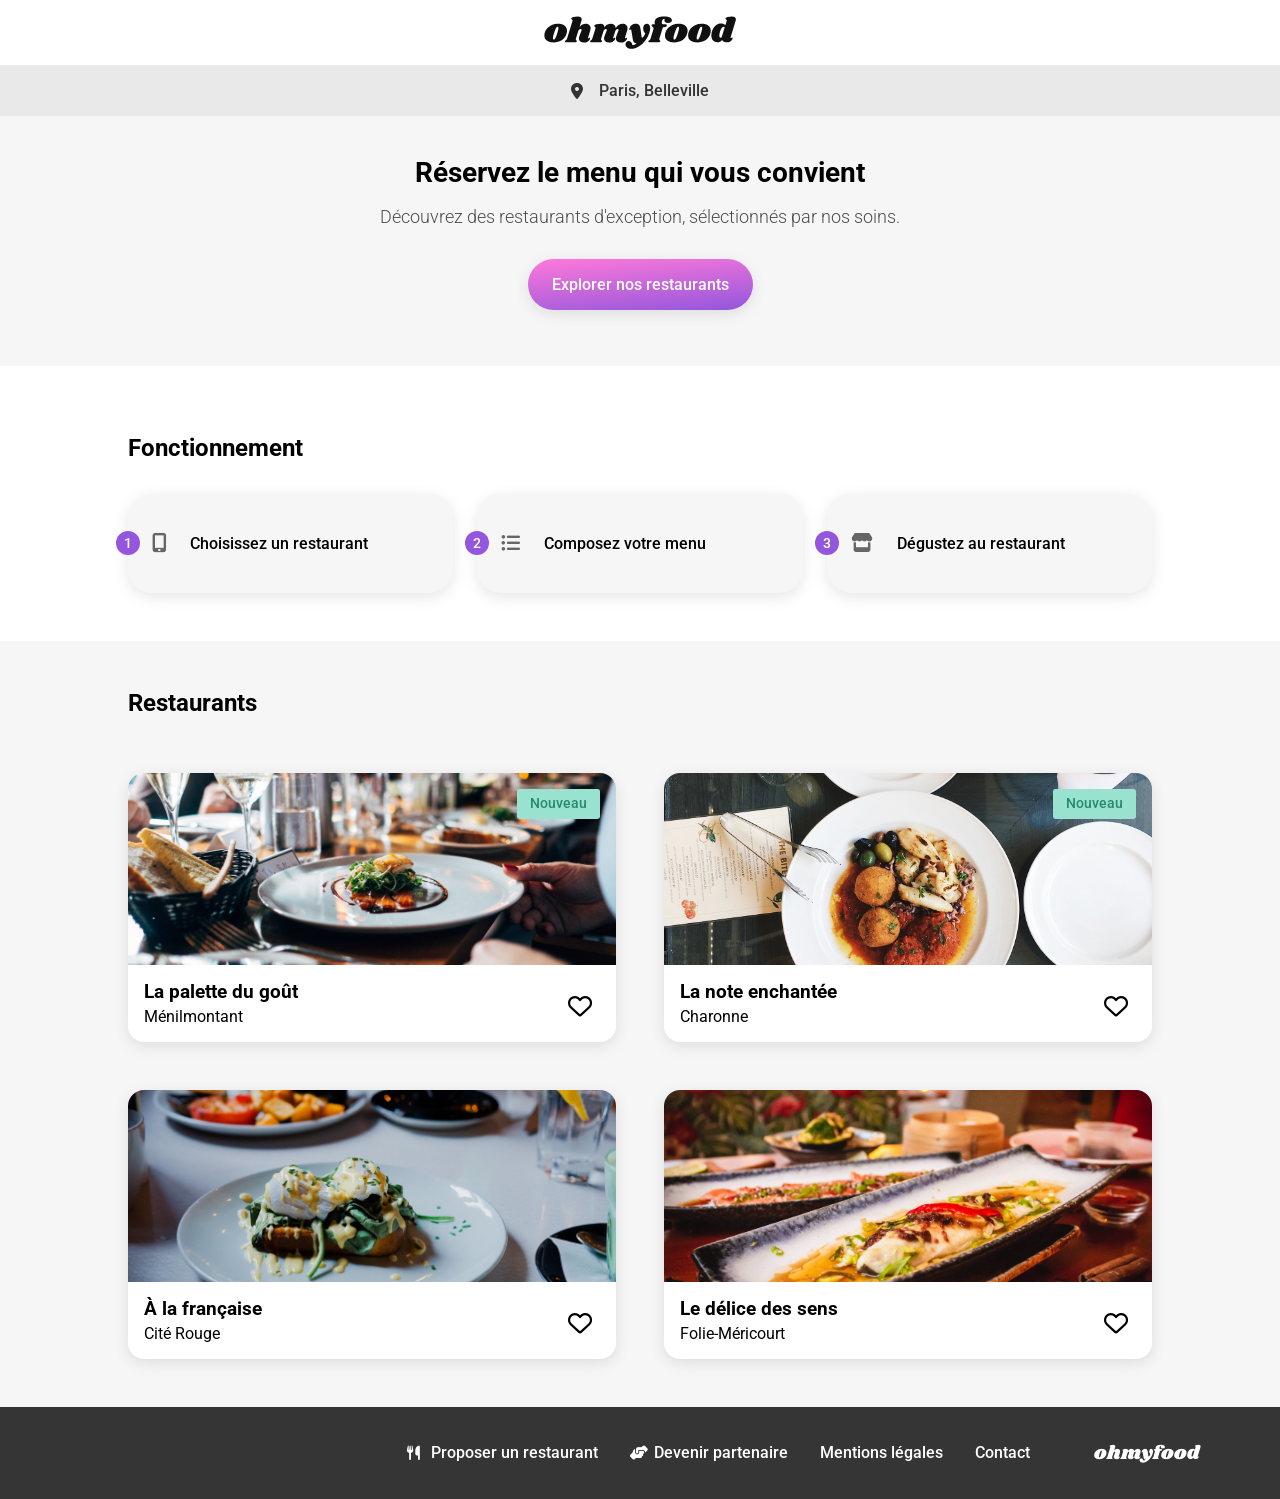
==== commit c2c28ec8: "Fix: accessibilité HTML et ajustements responsive desktop" ====
--- a/index.html
+++ b/index.html
@@ -37,10 +37,10 @@
     </header>
 
     <main>
-      <section class="location">
+      <div class="location">
         <i class="fa-solid fa-location-dot"></i>
         <p>Paris, Belleville</p>
-      </section>
+      </div>
 
       <section class="hero">
         <h1>Réservez le menu qui vous convient</h1>
@@ -78,10 +78,10 @@
               src="./model/img/restaurants/jay-wennington.jpg"
               alt="Plat du restaurant La palette du goût"
             />
-            <section class="card__content">
+            <div class="card__content">
               <h3>La palette du goût</h3>
               <p>Ménilmontant</p>
-            </section>
+            </div>
           </a>
           <button class="btn-heart" aria-label="Ajouter aux favoris">
             <i class="fa-regular fa-heart heart-empty"></i>
@@ -96,10 +96,10 @@
               src="./model/img/restaurants/stil.jpg"
               alt="Plat du restaurant La note enchantée"
             />
-            <section class="card__content">
+            <div class="card__content">
               <h3>La note enchantée</h3>
               <p>Charonne</p>
-            </section>
+            </div>
           </a>
           <button class="btn-heart" aria-label="Ajouter aux favoris">
             <i class="fa-regular fa-heart heart-empty"></i>
@@ -113,10 +113,10 @@
               src="./model/img/restaurants/toa-heftiba.jpg"
               alt="Plat du restaurant À la française"
             />
-            <section class="card__content">
+            <div class="card__content">
               <h3>À la française</h3>
               <p>Cité Rouge</p>
-            </section>
+            </div>
           </a>
           <button class="btn-heart" aria-label="Ajouter aux favoris">
             <i class="fa-regular fa-heart heart-empty"></i>
@@ -130,10 +130,10 @@
               src="./model/img/restaurants/louis-hansel.jpg"
               alt="Plat du restaurant Le délice des sens"
             />
-            <section class="card__content">
+            <div class="card__content">
               <h3>Le délice des sens</h3>
               <p>Folie-Méricourt</p>
-            </section>
+            </div>
           </a>
           <button class="btn-heart" aria-label="Ajouter aux favoris">
             <i class="fa-regular fa-heart heart-empty"></i>
--- a/model/css/import.css
+++ b/model/css/import.css
@@ -284,10 +284,16 @@
 
 .location {
   background-color: rgb(233.25, 233.25, 233.25);
-  padding: 1rem;
+  padding: 1rem 1rem;
   gap: 1rem;
   font-weight: 500;
   color: #333333;
+}
+.location p {
+  margin: 0;
+}
+.location i {
+  font-size: 1rem;
 }
 
 .hero {
@@ -467,20 +473,26 @@
   .menu-wrapper {
     margin-left: 15%;
     margin-right: 15%;
-    padding: 3rem 5rem 5rem 5rem;
+    padding: 3rem 15% 5rem 15%;
   }
 }
 
 .menu-header {
   display: flex;
-  justify-content: center;
+  justify-content: space-between;
   align-items: center;
-  gap: 1.5rem;
-  margin-bottom: 2rem;
+  margin-bottom: 5%;
+}
+@media (min-width: 1024px) {
+  .menu-header {
+    justify-content: center;
+    gap: 1.5rem;
+    margin-bottom: 3%;
+  }
 }
 .menu-header h1 {
   font-family: "Shrikhand", serif;
-  font-size: 1.8rem;
+  font-size: 1.5rem;
   margin: 0;
 }
 .menu-header .btn-heart {
@@ -489,20 +501,25 @@
 }
 
 .menu-category {
-  margin-bottom: 2.5rem;
+  margin-bottom: 8%;
+}
+@media (min-width: 1024px) {
+  .menu-category {
+    margin-bottom: 2%;
+  }
 }
 .menu-category h2 {
   font-weight: 300;
   font-size: 1rem;
   text-transform: uppercase;
-  margin-bottom: 0.25rem;
+  margin-bottom: 1%;
 }
 .menu-category__line {
   width: 2.5rem;
   height: 0.2rem;
   background-color: #99E2D0;
   border: none;
-  margin: 0 0 1rem 0;
+  margin: 0 0 3% 0;
 }
 
 .menu-item {
@@ -510,13 +527,19 @@
   border-radius: 1rem;
   display: flex;
   overflow: hidden;
-  margin-bottom: 1rem;
+  margin-bottom: 4%;
   cursor: pointer;
   animation: slideUpFade 0.6s ease-out both;
 }
+@media (min-width: 1024px) {
+  .menu-item {
+    margin-bottom: 1.5%;
+  }
+}
 .menu-item__text {
-  padding: 1rem;
+  padding: 1rem 0.5rem 1rem 1rem;
   flex: 1;
+  min-width: 0;
   overflow: hidden;
   display: flex;
   flex-direction: column;
@@ -529,18 +552,18 @@
   width: 100%;
 }
 .menu-item__text h3 {
-  font-size: 1.1rem;
-  margin-bottom: 0.3rem;
+  font-size: 0.99rem;
+  margin-bottom: 1%;
 }
 .menu-item__text p {
-  font-size: 0.9rem;
+  font-size: 0.83rem;
   font-weight: 300;
 }
 .menu-item__price {
   font-weight: 700;
   display: flex;
   align-items: flex-end;
-  padding: 1rem;
+  padding: 1rem 1.2rem 1rem 0.5rem;
   border: none;
 }
 .menu-item__check {
@@ -611,7 +634,12 @@
 }
 
 .menu-order {
-  margin-top: 3rem;
+  margin-top: 10%;
+}
+@media (min-width: 1024px) {
+  .menu-order {
+    margin-top: 5%;
+  }
 }
 .menu-order .btn {
   padding: 1rem 3.5rem;
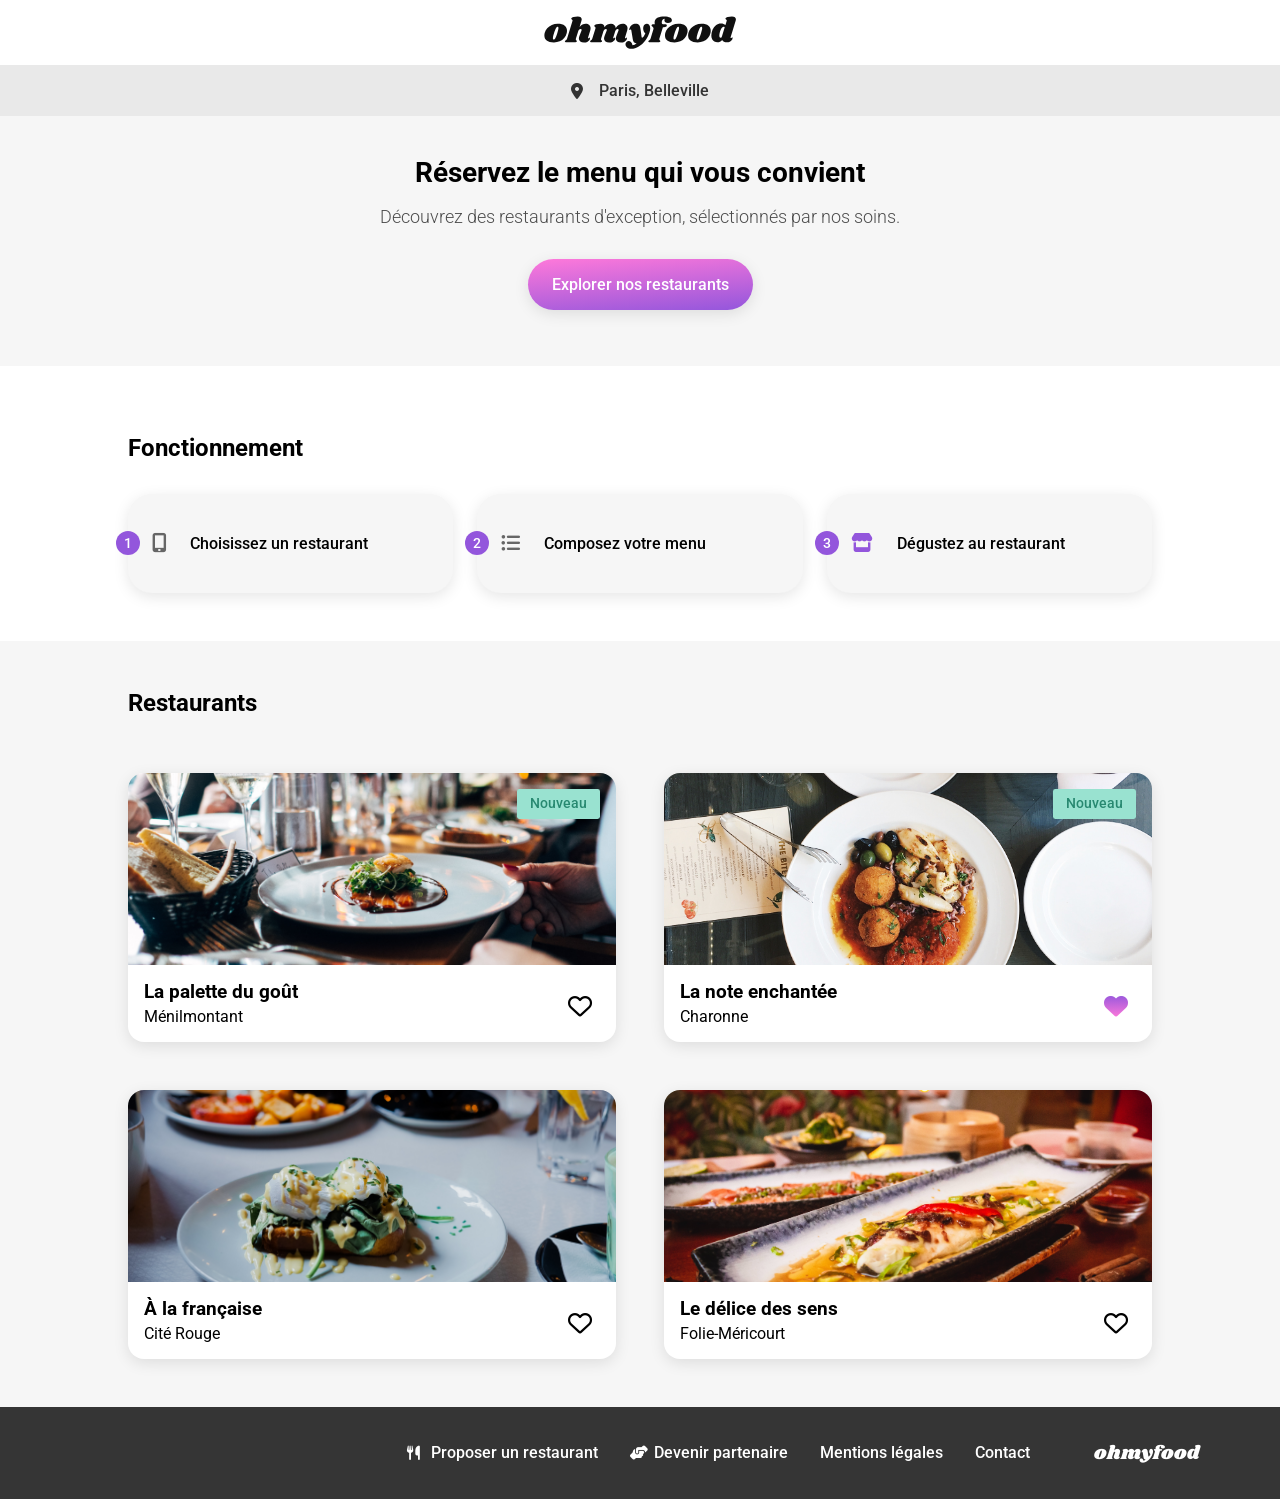
==== commit d830b494: "style: add heart gradient and set La Note Enchantée to active state" ====
--- a/index.html
+++ b/index.html
@@ -101,7 +101,10 @@
               <p>Charonne</p>
             </div>
           </a>
-          <button class="btn-heart" aria-label="Ajouter aux favoris">
+          <button
+            class="btn-heart btn-heart--active"
+            aria-label="Ajouter aux favoris"
+          >
             <i class="fa-regular fa-heart heart-empty"></i>
             <i class="fa-solid fa-heart heart-filled"></i>
           </button>
--- a/model/css/import.css
+++ b/model/css/import.css
@@ -197,15 +197,19 @@
 }
 .btn-heart .heart-filled {
   position: absolute;
-  color: #9356DC;
+  background: linear-gradient(180deg, #9356DC 0%, #FF79DA 100%);
+  background-clip: text;
+  -webkit-background-clip: text;
+  -webkit-text-fill-color: transparent;
+  color: transparent;
   transition: transform 0.3s ease-in-out, opacity 0.3s ease-in-out;
   transform: scale(0);
   opacity: 0;
 }
-.btn-heart:hover .heart-empty {
+.btn-heart:hover .heart-empty, .btn-heart--active .heart-empty {
   opacity: 0;
 }
-.btn-heart:hover .heart-filled {
+.btn-heart:hover .heart-filled, .btn-heart--active .heart-filled {
   transform: scale(1);
   opacity: 1;
 }
@@ -371,6 +375,9 @@
 .functioning li:hover i {
   color: #9356DC;
 }
+.functioning li:last-child i {
+  color: #9356DC;
+}
 
 .restaurants {
   background-color: #f6f6f6;
